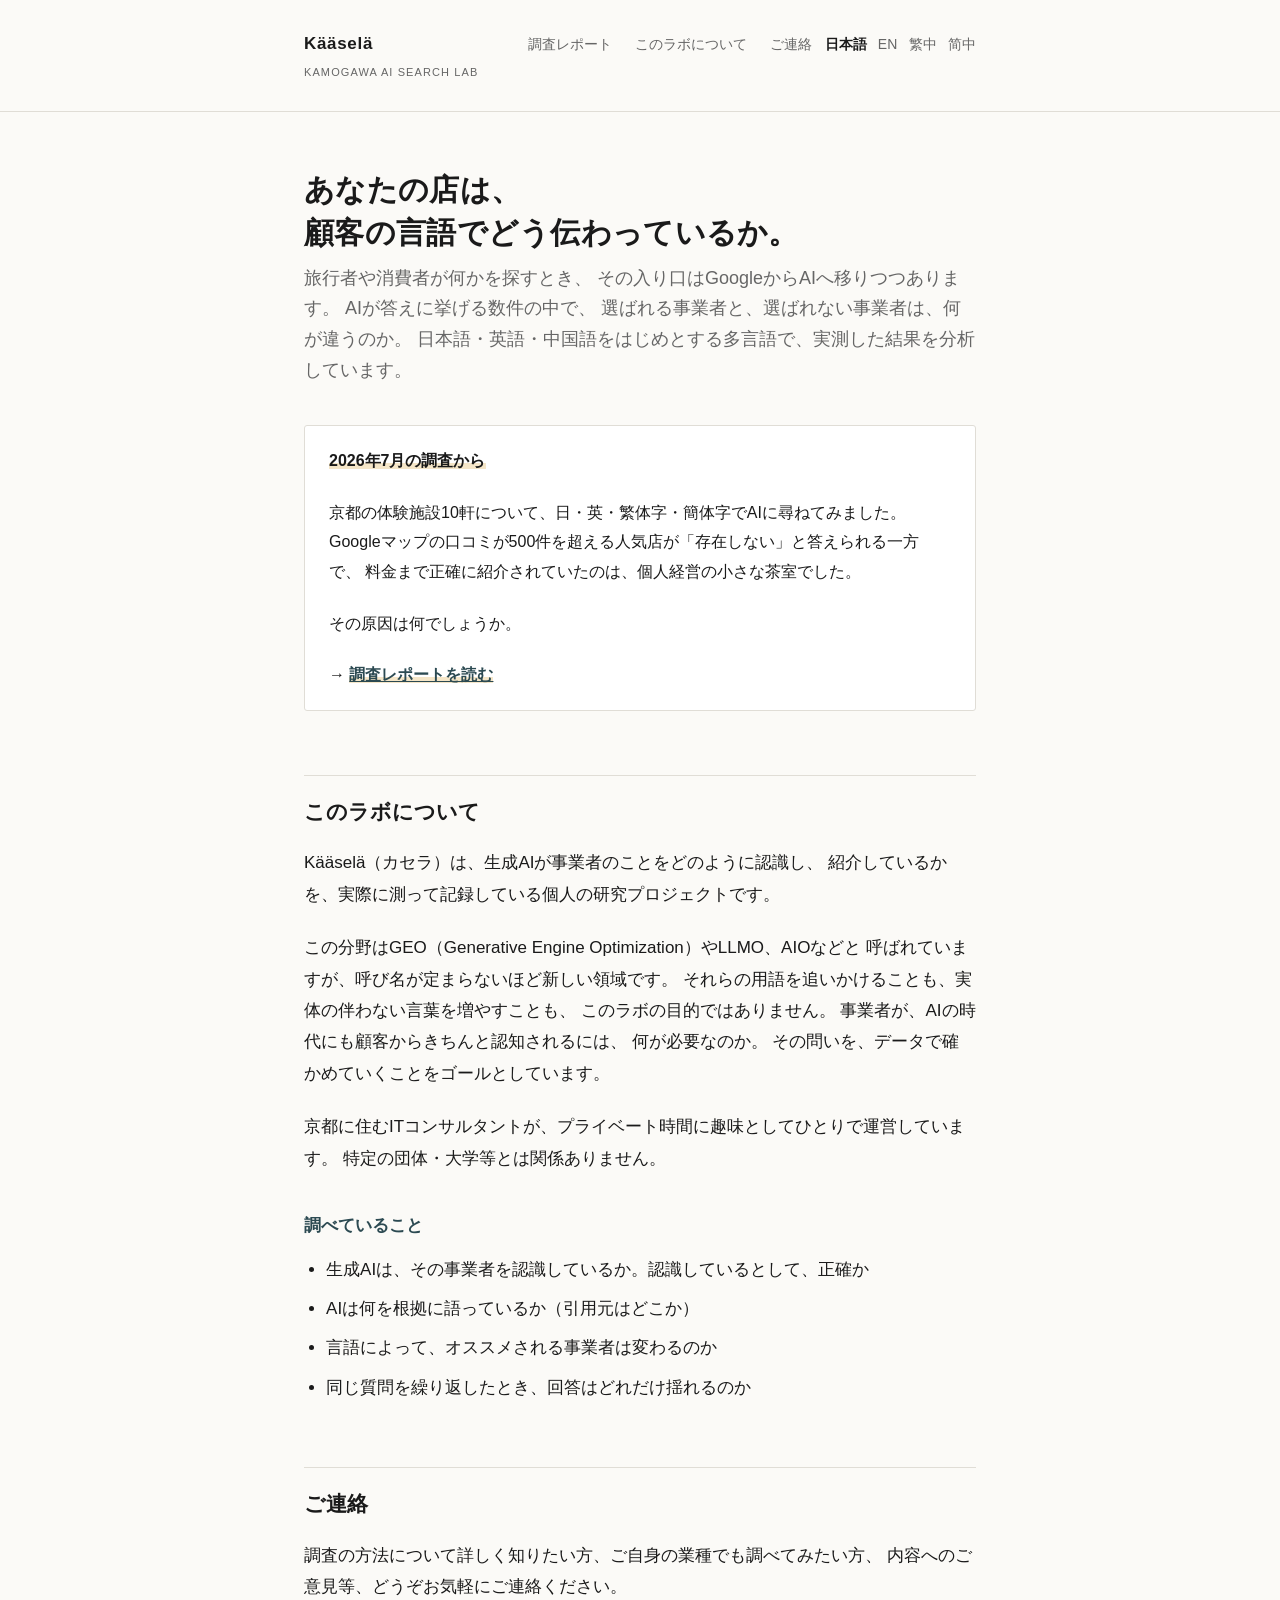
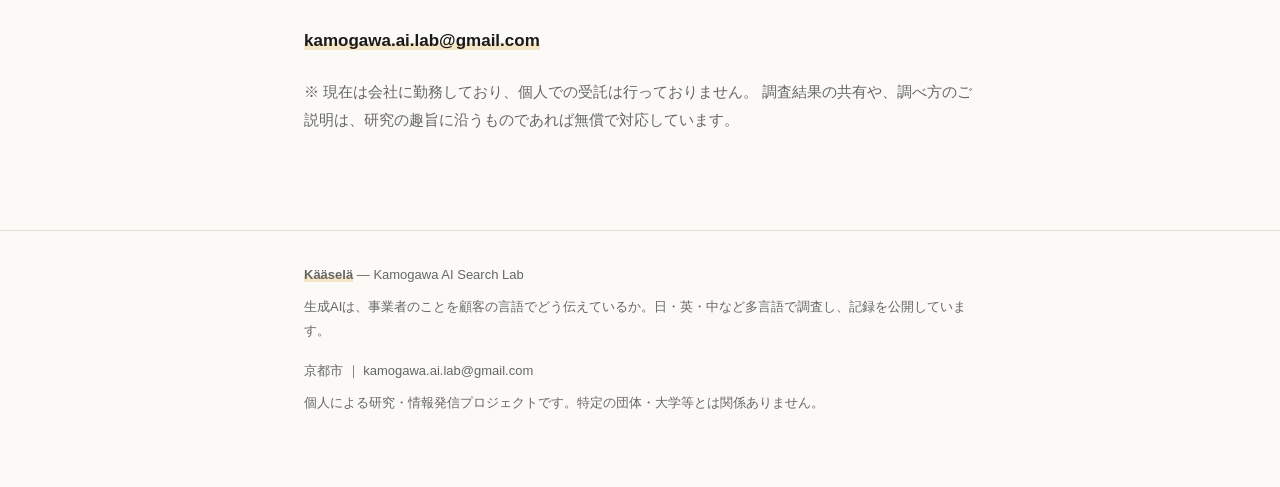
==== index.html @ 09126bbc "Update index.html" ====
<!DOCTYPE html>
<html lang="ja">
<head>
<meta charset="utf-8">
<meta name="viewport" content="width=device-width, initial-scale=1">

<title>Kääselä｜生成AIは、事業者のことを顧客の言語でどう伝えているか</title>
<meta name="description" content="生成AI（ChatGPT・Claude・Gemini等）が、事業者のことを顧客の言語でどのように伝えているか。日本語・英語・中国語をはじめとする多言語で実測し、記録を公開している個人研究プロジェクトです。GEO・LLMO・AIOと呼ばれる領域を、データで検証します。">

<link rel="canonical" href="https://kamogawa-lab.jp/">
<link rel="alternate" hreflang="ja"      href="https://kamogawa-lab.jp/">
<link rel="alternate" hreflang="en"      href="https://kamogawa-lab.jp/en/">
<link rel="alternate" hreflang="zh-Hant" href="https://kamogawa-lab.jp/zh-tw/">
<link rel="alternate" hreflang="zh-Hans" href="https://kamogawa-lab.jp/zh-cn/">
<link rel="alternate" hreflang="x-default" href="https://kamogawa-lab.jp/">

<meta property="og:type" content="website">
<meta property="og:title" content="Kääselä｜生成AIは、事業者のことを顧客の言語でどう伝えているか">
<meta property="og:description" content="生成AIは、事業者のことを顧客の言語でどう伝えているか。日本語・英語・中国語をはじめとする多言語で実測し、記録を公開しています。">
<meta property="og:url" content="https://kamogawa-lab.jp/">
<meta property="og:site_name" content="Kääselä">
<meta property="og:locale" content="ja_JP">
<meta name="twitter:card" content="summary">

<link rel="stylesheet" href="/assets/style.css">

<!--
  ============================================================
  構造化データ

  ・JSON-LD は静的HTMLに直接記述（JSで注入しない）
  ・Person / Organization を明示し、sameAs で外部と接続
  ・提供内容・所在地・言語を、曖昧さなく事実として記述
  ============================================================
-->
<script type="application/ld+json">
{
  "@context": "https://schema.org",
  "@graph": [
    {
      "@type": "Organization",
      "@id": "https://kamogawa-lab.jp/#organization",
      "name": "Kääselä",
      "alternateName": ["Kaasela", "Kamogawa AI Search Lab", "カセラ"],
      "url": "https://kamogawa-lab.jp/",
      "brand": { "@type": "Brand", "name": "Kääselä", "alternateName": ["Kaasela", "カセラ"] },
      "description": "Kääselä（カセラ、ASCII表記 Kaasela）は Kamogawa AI Search Lab の通称。Ka(mogawa)・A(I)・Se(arch)・La(b) の頭文字に由来する。生成AIが事業者のことを顧客の言語でどのように伝えているかを、日本語・英語・中国語をはじめとする多言語で実測し、記録を公開する個人研究プロジェクト。京都在住のITコンサルタントが個人で運営している。",
      "email": "kamogawa.ai.lab@gmail.com",
      "foundingDate": "2026-07",
      "location": {
        "@type": "Place",
        "name": "京都市"
      },
      "knowsLanguage": ["ja", "en", "zh-Hant", "zh-Hans"],
      "knowsAbout": [
        "生成AI検索における事業者の可視性",
        "AI検索最適化 (GEO / LLMO / AIO)",
        "エンティティ設計",
        "構造化データ",
        "多言語での情報設計"
      ],
      "sameAs": [
        "https://note.com/kamogawaailab",
        "https://github.com/kamogawaailab"
      ]
    },
    {
      "@type": "WebSite",
      "@id": "https://kamogawa-lab.jp/#website",
      "url": "https://kamogawa-lab.jp/",
      "name": "Kääselä",
      "inLanguage": "ja",
      "publisher": { "@id": "https://kamogawa-lab.jp/#organization" }
    }
  ]
}
</script>
</head>

<body>

<header>
  <div class="wrap">
    <a class="brand" href="/">
      Kääselä
      <span>Kamogawa AI Search Lab</span>
    </a>
    <nav>
      <a href="/reports/">調査レポート</a>
      <a href="#about">このラボについて</a>
      <a href="#contact">ご連絡</a>
      <span class="langs">
        <a href="/"        hreflang="ja"      aria-current="true">日本語</a>
        <a href="/en/"     hreflang="en">EN</a>
        <a href="/zh-tw/"  hreflang="zh-Hant">繁中</a>
        <a href="/zh-cn/"  hreflang="zh-Hans">简中</a>
      </span>
    </nav>
  </div>
</header>

<main class="wrap">

  <h1>あなたの店は、<br>顧客の言語でどう伝わっているか。</h1>

  <p class="lede">
    旅行者や消費者が何かを探すとき、
    その入り口はGoogleからAIへ移りつつあります。
    AIが答えに挙げる数件の中で、
    選ばれる事業者と、選ばれない事業者は、何が違うのか。
    日本語・英語・中国語をはじめとする多言語で、実測した結果を分析しています。
  </p>

  <div class="callout">
    <p><strong>2026年7月の調査から</strong></p>
    <p>
      京都の体験施設10軒について、日・英・繁体字・簡体字でAIに尋ねてみました。
      Googleマップの口コミが500件を超える人気店が「存在しない」と答えられる一方で、
      料金まで正確に紹介されていたのは、個人経営の小さな茶室でした。
    </p>
    <p>
      その原因は何でしょうか。
    </p>
    <p style="margin-top:16px">
      → <a href="/reports/kyoto-experience-2026/"><strong>調査レポートを読む</strong></a>
    </p>
  </div>

  <h2 id="about">このラボについて</h2>

  <p>
    Kääselä（カセラ）は、生成AIが事業者のことをどのように認識し、
    紹介しているかを、実際に測って記録している個人の研究プロジェクトです。
  </p>

  <p>
    この分野はGEO（Generative Engine Optimization）やLLMO、AIOなどと
    呼ばれていますが、呼び名が定まらないほど新しい領域です。
    それらの用語を追いかけることも、実体の伴わない言葉を増やすことも、
    このラボの目的ではありません。
    事業者が、AIの時代にも顧客からきちんと認知されるには、
    何が必要なのか。
    その問いを、データで確かめていくことをゴールとしています。
  </p>

  <p>
    京都に住むITコンサルタントが、プライベート時間に趣味としてひとりで運営しています。
    特定の団体・大学等とは関係ありません。
  </p>

  <h3>調べていること</h3>

  <ul>
    <li>生成AIは、その事業者を認識しているか。認識しているとして、正確か</li>
    <li>AIは何を根拠に語っているか（引用元はどこか）</li>
    <li>言語によって、オススメされる事業者は変わるのか</li>
    <li>同じ質問を繰り返したとき、回答はどれだけ揺れるのか</li>
  </ul>

  <h2 id="contact">ご連絡</h2>

  <p>
    調査の方法について詳しく知りたい方、ご自身の業種でも調べてみたい方、
    内容へのご意見等、どうぞお気軽にご連絡ください。
  </p>

  <p>
    <strong>kamogawa.ai.lab@gmail.com</strong>
  </p>

  <p style="font-size:15px; color:#666">
    ※ 現在は会社に勤務しており、個人での受託は行っておりません。
    調査結果の共有や、調べ方のご説明は、研究の趣旨に沿うものであれば無償で対応しています。
  </p>

</main>

<footer>
  <div class="wrap">
    <p><strong>Kääselä</strong> — Kamogawa AI Search Lab</p>
    <p>生成AIは、事業者のことを顧客の言語でどう伝えているか。日・英・中など多言語で調査し、記録を公開しています。</p>
    <p style="margin-top:16px">京都市 ｜ kamogawa.ai.lab@gmail.com</p>
    <p>個人による研究・情報発信プロジェクトです。特定の団体・大学等とは関係ありません。</p>
  </div>
</footer>

</body>
</html>
---- assets/style.css ----
/* 鴨川AI検索ラボ — 最小構成。JSなし。 */

:root {
  --ink:      #1a1a1a;
  --sub:      #666;
  --line:     #e0ddd6;
  --paper:    #fbfaf7;
  --accent:   #2c4a52;   /* 鴨川の水の色 */
  --mark:     #b8462f;
}

* { box-sizing: border-box; }

html { -webkit-text-size-adjust: 100%; }

body {
  margin: 0;
  padding: 0;
  background: var(--paper);
  color: var(--ink);
  font-family: -apple-system, BlinkMacSystemFont, "Hiragino Sans",
               "Noto Sans JP", "Yu Gothic", sans-serif;
  font-size: 17px;
  line-height: 1.85;
  font-feature-settings: "palt";
}

.wrap {
  max-width: 720px;
  margin: 0 auto;
  padding: 0 24px;
}

/* --- header --- */

header {
  border-bottom: 1px solid var(--line);
  padding: 28px 0;
  margin-bottom: 56px;
}

header .wrap {
  display: flex;
  justify-content: space-between;
  align-items: baseline;
  flex-wrap: wrap;
  gap: 12px;
}

.brand {
  font-size: 17px;
  font-weight: 700;
  letter-spacing: 0.04em;
  text-decoration: none;
  color: var(--ink);
}

.brand span {
  display: block;
  font-size: 11px;
  font-weight: 400;
  letter-spacing: 0.1em;
  color: var(--sub);
  text-transform: uppercase;
  margin-top: 3px;
}

nav a {
  color: var(--sub);
  text-decoration: none;
  margin-left: 18px;
  font-size: 14px;
}

nav a:hover { color: var(--accent); }

.langs {
  font-size: 12px;
  color: var(--sub);
}

.langs a {
  color: var(--sub);
  text-decoration: none;
  margin-left: 8px;
}

.langs a[aria-current="true"] {
  color: var(--ink);
  font-weight: 700;
}

/* --- type --- */

h1 {
  font-size: 30px;
  line-height: 1.45;
  letter-spacing: 0.01em;
  margin: 0 0 8px;
}

h2 {
  font-size: 21px;
  margin: 64px 0 20px;
  padding-top: 20px;
  border-top: 1px solid var(--line);
  line-height: 1.5;
}

h3 {
  font-size: 17px;
  margin: 36px 0 12px;
  color: var(--accent);
}

.lede {
  font-size: 18px;
  color: var(--sub);
  margin: 0 0 40px;
  line-height: 1.7;
}

.meta {
  font-size: 13px;
  color: var(--sub);
  margin-bottom: 48px;
}

p { margin: 0 0 22px; }

a { color: var(--accent); }

strong {
  font-weight: 700;
  background: linear-gradient(transparent 62%, #f5e6c8 62%);
}

blockquote {
  margin: 28px 0;
  padding: 4px 0 4px 20px;
  border-left: 3px solid var(--mark);
  color: var(--sub);
  font-size: 16px;
}

blockquote strong { color: var(--ink); }

/* --- tables --- */

table {
  width: 100%;
  border-collapse: collapse;
  margin: 28px 0;
  font-size: 15px;
}

th, td {
  padding: 10px 12px;
  border-bottom: 1px solid var(--line);
  text-align: left;
  vertical-align: top;
}

th {
  font-weight: 700;
  border-bottom: 2px solid var(--ink);
  white-space: nowrap;
}

td.c, th.c { text-align: center; }

/* --- misc --- */

.callout {
  background: #fff;
  border: 1px solid var(--line);
  border-radius: 3px;
  padding: 20px 24px;
  margin: 32px 0;
  font-size: 16px;
}

.callout p:last-child { margin-bottom: 0; }

ul { padding-left: 1.3em; margin: 0 0 22px; }
li { margin-bottom: 8px; }

hr {
  border: 0;
  border-top: 1px solid var(--line);
  margin: 56px 0;
}

.post-list { list-style: none; padding: 0; }

.post-list li {
  padding: 20px 0;
  border-bottom: 1px solid var(--line);
}

.post-list a {
  font-size: 18px;
  font-weight: 700;
  text-decoration: none;
  display: block;
  margin-bottom: 4px;
}

.post-list .date {
  font-size: 13px;
  color: var(--sub);
}

footer {
  margin-top: 96px;
  padding: 32px 0 64px;
  border-top: 1px solid var(--line);
  font-size: 13px;
  color: var(--sub);
}

footer p { margin: 0 0 8px; }

@media (max-width: 600px) {
  body { font-size: 16px; }
  h1 { font-size: 24px; }
  h2 { font-size: 19px; }
  .wrap { padding: 0 18px; }
  table { font-size: 13px; }
  th, td { padding: 8px 6px; }
}
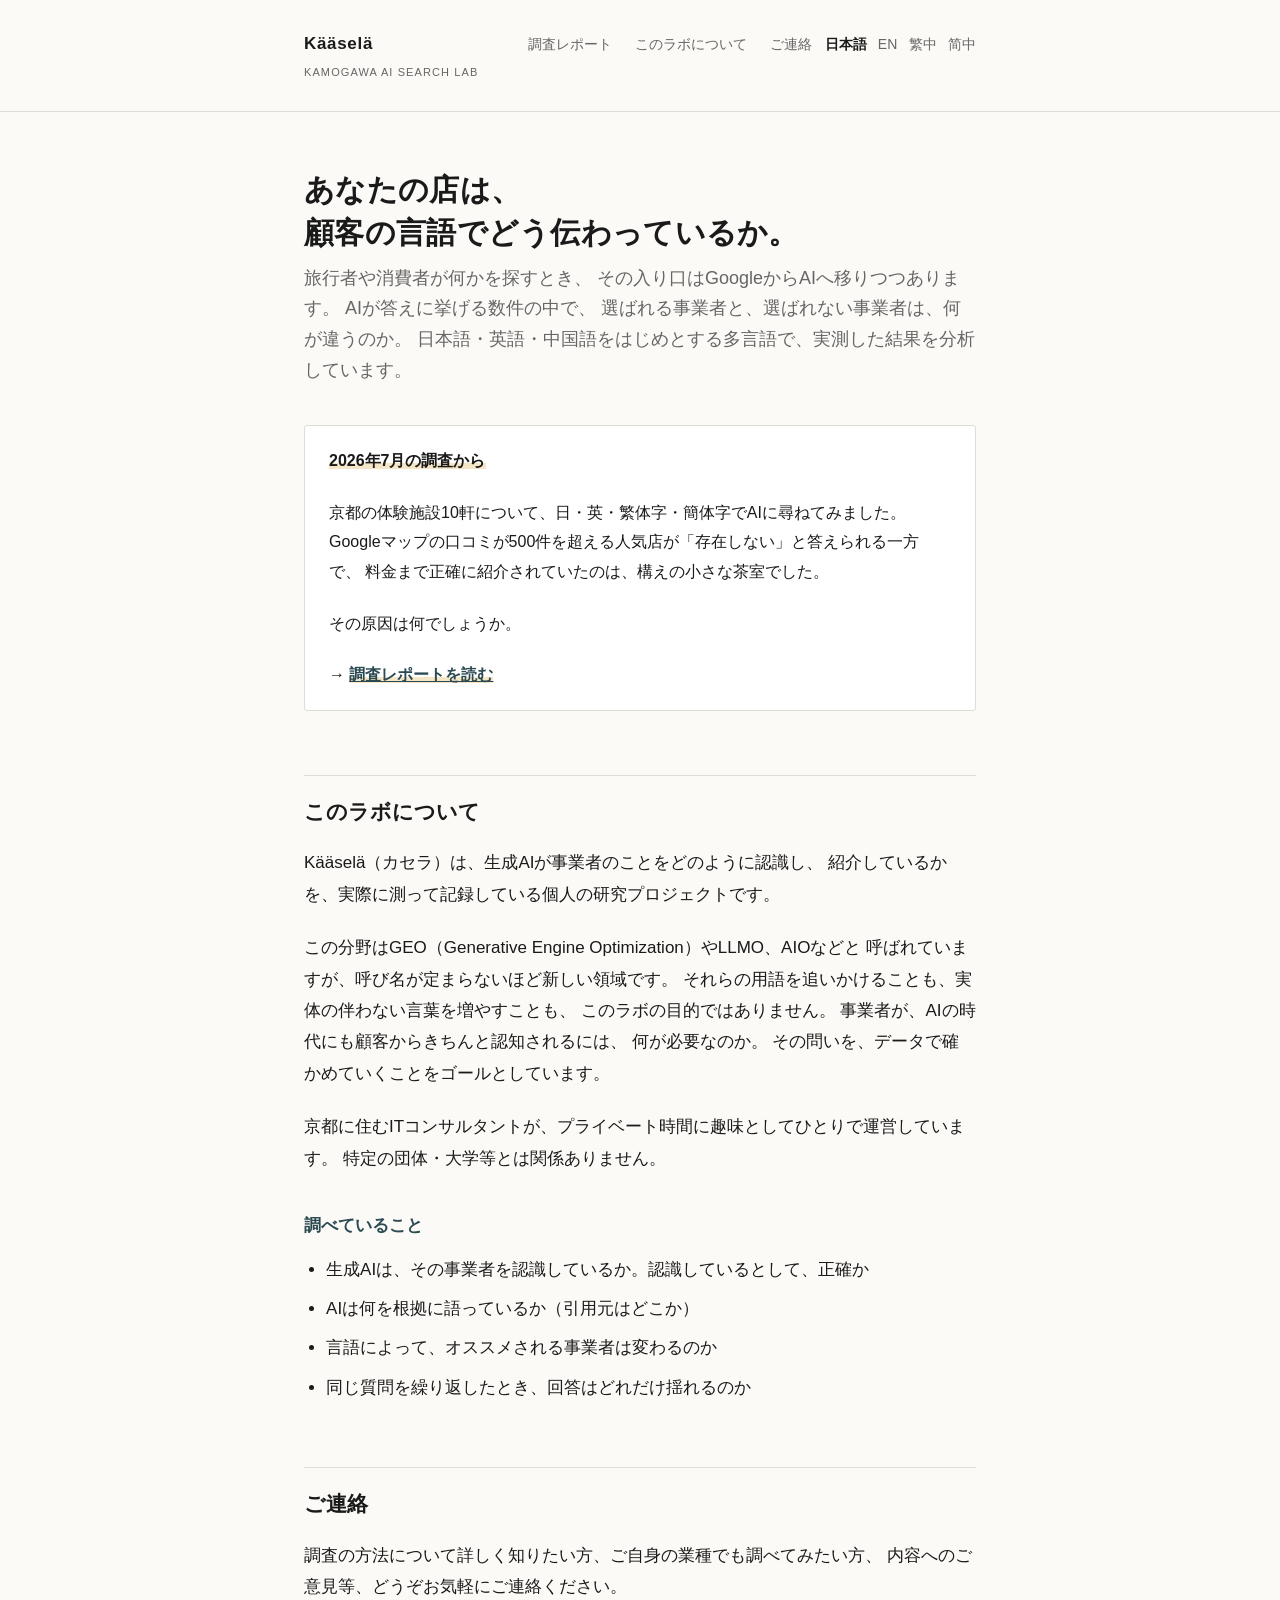
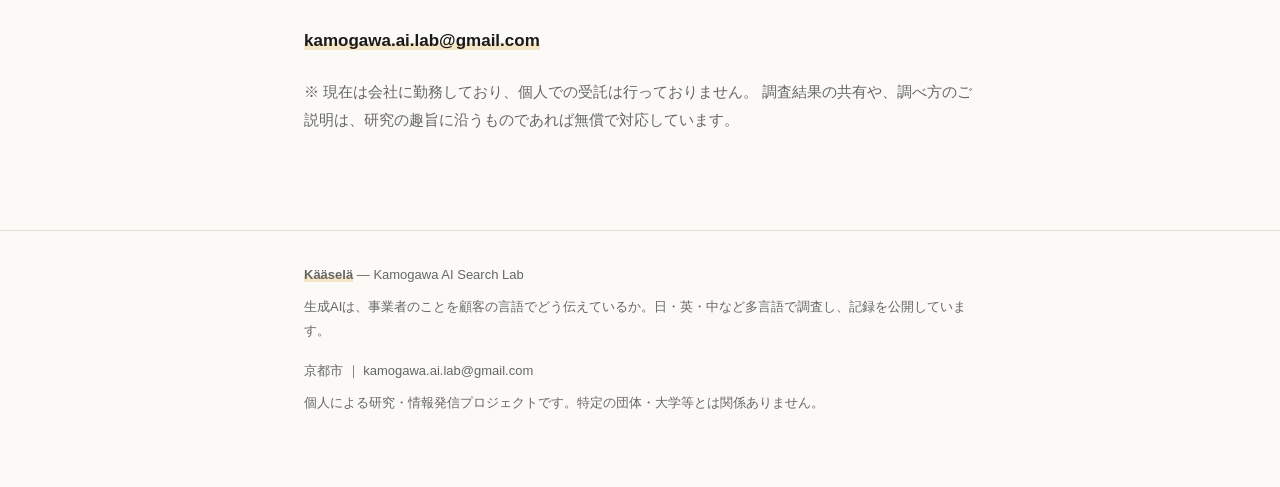
==== commit 0ecf834b: "レポート4言語化・日本語版を全面改稿、hreflang/sitemap整備" ====
--- a/index.html
+++ b/index.html
@@ -116,7 +116,7 @@
     <p>
       京都の体験施設10軒について、日・英・繁体字・簡体字でAIに尋ねてみました。
       Googleマップの口コミが500件を超える人気店が「存在しない」と答えられる一方で、
-      料金まで正確に紹介されていたのは、個人経営の小さな茶室でした。
+      料金まで正確に紹介されていたのは、構えの小さな茶室でした。
     </p>
     <p>
       その原因は何でしょうか。
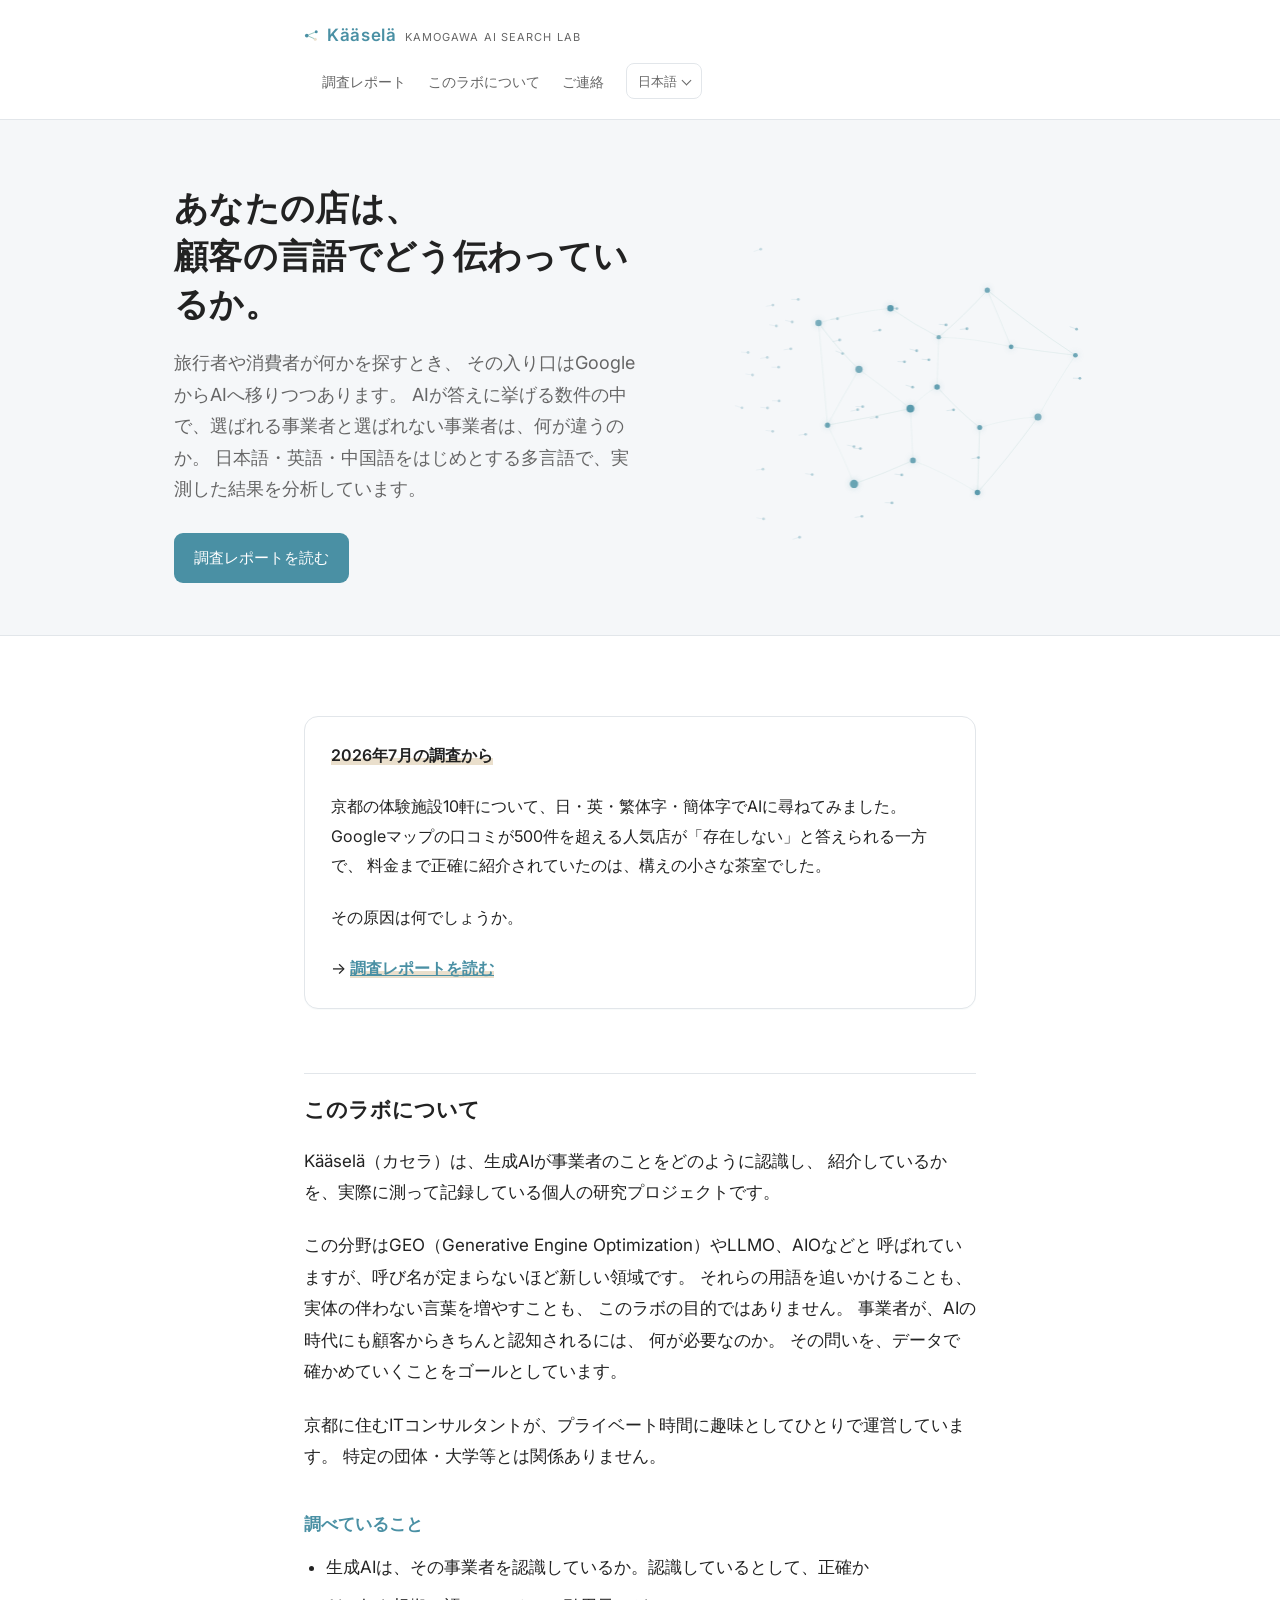
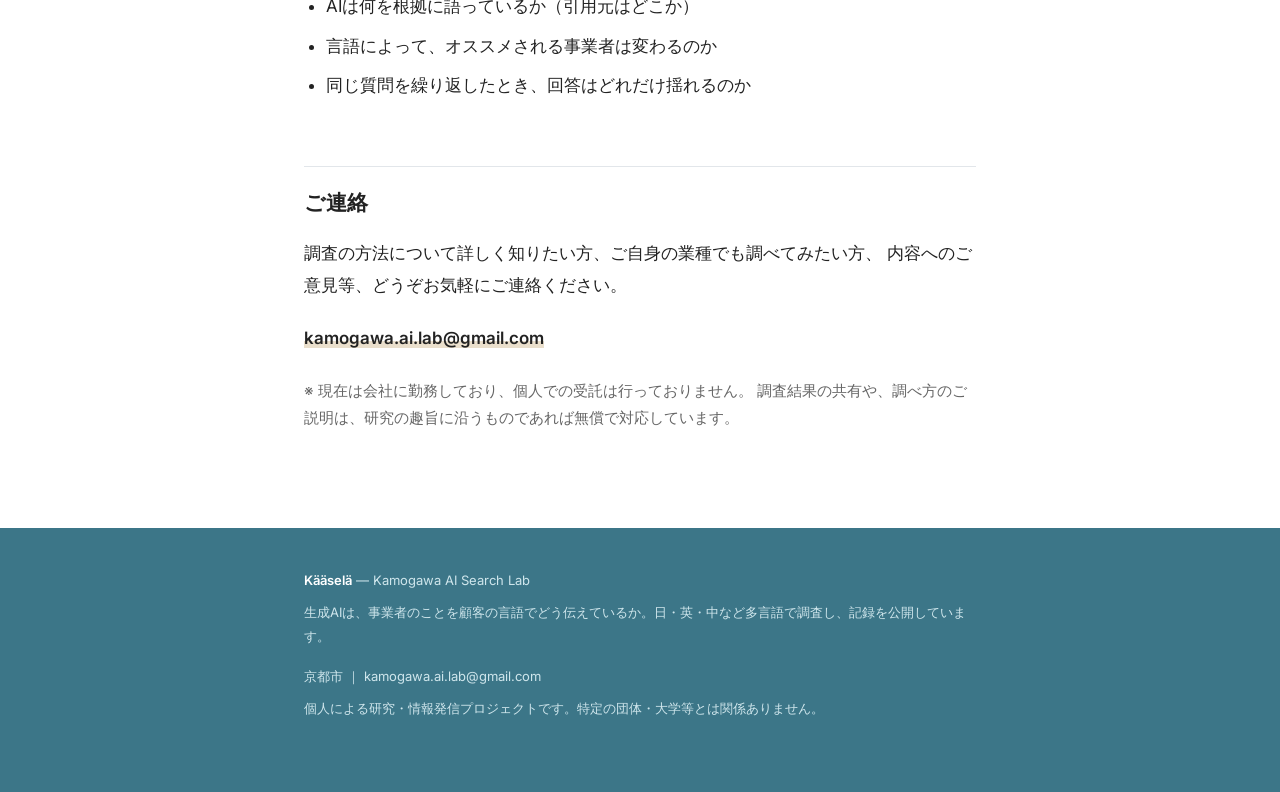
==== commit 82434e73: "Redesign: Kääselä brand v1.0 — River Blue palette, animated water→graph hero, language pull-down" ====
--- a/index.html
+++ b/index.html
@@ -7,17 +7,17 @@
 <title>Kääselä｜生成AIは、事業者のことを顧客の言語でどう伝えているか</title>
 <meta name="description" content="生成AI（ChatGPT・Claude・Gemini等）が、事業者のことを顧客の言語でどのように伝えているか。日本語・英語・中国語をはじめとする多言語で実測し、記録を公開している個人研究プロジェクトです。GEO・LLMO・AIOと呼ばれる領域を、データで検証します。">
 
-<link rel="canonical" href="https://kamogawa-lab.jp/">
-<link rel="alternate" hreflang="ja"      href="https://kamogawa-lab.jp/">
-<link rel="alternate" hreflang="en"      href="https://kamogawa-lab.jp/en/">
-<link rel="alternate" hreflang="zh-Hant" href="https://kamogawa-lab.jp/zh-tw/">
-<link rel="alternate" hreflang="zh-Hans" href="https://kamogawa-lab.jp/zh-cn/">
-<link rel="alternate" hreflang="x-default" href="https://kamogawa-lab.jp/">
+<link rel="canonical" href="https://kaasela.com/">
+<link rel="alternate" hreflang="ja"      href="https://kaasela.com/">
+<link rel="alternate" hreflang="en"      href="https://kaasela.com/en/">
+<link rel="alternate" hreflang="zh-Hant" href="https://kaasela.com/zh-tw/">
+<link rel="alternate" hreflang="zh-Hans" href="https://kaasela.com/zh-cn/">
+<link rel="alternate" hreflang="x-default" href="https://kaasela.com/">
 
 <meta property="og:type" content="website">
 <meta property="og:title" content="Kääselä｜生成AIは、事業者のことを顧客の言語でどう伝えているか">
 <meta property="og:description" content="生成AIは、事業者のことを顧客の言語でどう伝えているか。日本語・英語・中国語をはじめとする多言語で実測し、記録を公開しています。">
-<meta property="og:url" content="https://kamogawa-lab.jp/">
+<meta property="og:url" content="https://kaasela.com/">
 <meta property="og:site_name" content="Kääselä">
 <meta property="og:locale" content="ja_JP">
 <meta name="twitter:card" content="summary">
@@ -39,10 +39,10 @@
   "@graph": [
     {
       "@type": "Organization",
-      "@id": "https://kamogawa-lab.jp/#organization",
+      "@id": "https://kaasela.com/#organization",
       "name": "Kääselä",
       "alternateName": ["Kaasela", "Kamogawa AI Search Lab", "カセラ"],
-      "url": "https://kamogawa-lab.jp/",
+      "url": "https://kaasela.com/",
       "brand": { "@type": "Brand", "name": "Kääselä", "alternateName": ["Kaasela", "カセラ"] },
       "description": "Kääselä（カセラ、ASCII表記 Kaasela）は Kamogawa AI Search Lab の通称。Ka(mogawa)・A(I)・Se(arch)・La(b) の頭文字に由来する。生成AIが事業者のことを顧客の言語でどのように伝えているかを、日本語・英語・中国語をはじめとする多言語で実測し、記録を公開する個人研究プロジェクト。京都在住のITコンサルタントが個人で運営している。",
       "email": "kamogawa.ai.lab@gmail.com",
@@ -60,14 +60,14 @@
         "多言語での情報設計"
       ],
       "sameAs": [
-        "https://note.com/kamogawaailab",
-        "https://github.com/kamogawaailab"
+        "https://note.com/kaasela",
+        "https://github.com/kaasela/kamogawa_ai_research_lab"
       ]
     },
     {
       "@type": "WebSite",
-      "@id": "https://kamogawa-lab.jp/#website",
-      "url": "https://kamogawa-lab.jp/",
+      "@id": "https://kaasela.com/#website",
+      "url": "https://kaasela.com/",
       "name": "Kääselä",
       "inLanguage": "ja",
       "publisher": { "@id": "https://kamogawa-lab.jp/#organization" }
@@ -75,6 +75,7 @@
   ]
 }
 </script>
+
 </head>
 
 <body>
@@ -82,6 +83,12 @@
 <header>
   <div class="wrap">
     <a class="brand" href="/">
+      <svg class="mark" viewBox="0 0 16 16" fill="none" aria-hidden="true">
+        <circle cx="3" cy="8" r="2" fill="#4A90A4"/>
+        <circle cx="13" cy="4" r="1.6" fill="#4A90A4"/>
+        <circle cx="12" cy="12" r="1.6" fill="#EADFCC"/>
+        <path d="M4.7 7.3 L11.5 4.6 M4.8 8.7 L10.8 11.3" stroke="#7CB7B0" stroke-width=".8"/>
+      </svg>
       Kääselä
       <span>Kamogawa AI Search Lab</span>
     </a>
@@ -89,27 +96,40 @@
       <a href="/reports/">調査レポート</a>
       <a href="#about">このラボについて</a>
       <a href="#contact">ご連絡</a>
-      <span class="langs">
-        <a href="/"        hreflang="ja"      aria-current="true">日本語</a>
-        <a href="/en/"     hreflang="en">EN</a>
-        <a href="/zh-tw/"  hreflang="zh-Hant">繁中</a>
-        <a href="/zh-cn/"  hreflang="zh-Hans">简中</a>
-      </span>
+      <details class="lang-menu">
+        <summary>日本語</summary>
+        <div class="lang-list">
+          <a href="/"        hreflang="ja"      aria-current="true">日本語</a>
+          <a href="/en/"     hreflang="en">English</a>
+          <a href="/zh-tw/"  hreflang="zh-Hant">繁體中文</a>
+          <a href="/zh-cn/"  hreflang="zh-Hans">简体中文</a>
+        </div>
+      </details>
     </nav>
   </div>
 </header>
 
+<section class="hero">
+  <div class="hero-inner">
+    <div class="hero-copy">
+      <h1>あなたの店は、<br>顧客の言語でどう伝わっているか。</h1>
+      <p class="lede">
+        旅行者や消費者が何かを探すとき、
+        その入り口はGoogleからAIへ移りつつあります。
+        AIが答えに挙げる数件の中で、選ばれる事業者と選ばれない事業者は、何が違うのか。
+        日本語・英語・中国語をはじめとする多言語で、実測した結果を分析しています。
+      </p>
+      <div class="hero-actions">
+        <a class="btn" href="/reports/kyoto-experience-2026/">調査レポートを読む</a>
+      </div>
+    </div>
+    <div class="hero-canvas-wrap">
+      <canvas id="graph"></canvas>
+    </div>
+  </div>
+</section>
+
 <main class="wrap">
-
-  <h1>あなたの店は、<br>顧客の言語でどう伝わっているか。</h1>
-
-  <p class="lede">
-    旅行者や消費者が何かを探すとき、
-    その入り口はGoogleからAIへ移りつつあります。
-    AIが答えに挙げる数件の中で、
-    選ばれる事業者と、選ばれない事業者は、何が違うのか。
-    日本語・英語・中国語をはじめとする多言語で、実測した結果を分析しています。
-  </p>
 
   <div class="callout">
     <p><strong>2026年7月の調査から</strong></p>
@@ -184,5 +204,8 @@
   </div>
 </footer>
 
+<script src="/assets/site.js" defer></script>
+
+
 </body>
 </html>
--- a/assets/style.css
+++ b/assets/style.css
@@ -1,28 +1,40 @@
-/* 鴨川AI検索ラボ — 最小構成。JSなし。 */
+/* ============================================================
+   Kääselä — Kamogawa AI Search Lab
+   ブランドデザイン v1.0（River Blue / 静かな研究ノート）
+   白・Mist 80% ／ River Blue 15% ／ 砂ベージュ 5%
+   ============================================================ */
+
+@import url('https://fonts.googleapis.com/css2?family=Inter:wght@300;400;500;600&display=swap');
 
 :root {
-  --ink:      #1a1a1a;
-  --sub:      #666;
-  --line:     #e0ddd6;
-  --paper:    #fbfaf7;
-  --accent:   #2c4a52;   /* 鴨川の水の色 */
-  --mark:     #b8462f;
+  --ink:    #222222;   /* Charcoal（本文） */
+  --sub:    #666666;   /* Gray（補助テキスト） */
+  --line:   #E2E6EA;   /* Border / Divider */
+  --paper:  #FFFFFF;   /* 主背景：白 */
+  --mist:   #F5F7F9;   /* セクション / カード背景 */
+  --accent: #4A90A4;   /* River Blue（リンク・ボタン・ロゴ） */
+  --deep:   #3C7688;   /* Deep River（ホバー・CTA・フッター） */
+  --teal:   #7CB7B0;   /* Soft Teal（図・アウトラインのみ） */
+  --sand:   #EADFCC;   /* Sand Beige（ハイライト・バッジ、控えめに） */
+  --mark:   #3C7688;   /* 引用線など */
 }
 
 * { box-sizing: border-box; }
-
-html { -webkit-text-size-adjust: 100%; }
+html { -webkit-text-size-adjust: 100%; scroll-behavior: smooth; }
 
 body {
   margin: 0;
   padding: 0;
   background: var(--paper);
   color: var(--ink);
-  font-family: -apple-system, BlinkMacSystemFont, "Hiragino Sans",
-               "Noto Sans JP", "Yu Gothic", sans-serif;
+  font-family: 'Inter', -apple-system, BlinkMacSystemFont,
+               "Hiragino Sans", "Hiragino Kaku Gothic ProN",
+               "Noto Sans JP", "Noto Sans SC", "Noto Sans TC",
+               "Yu Gothic", "Microsoft YaHei", sans-serif;
   font-size: 17px;
   line-height: 1.85;
   font-feature-settings: "palt";
+  -webkit-font-smoothing: antialiased;
 }
 
 .wrap {
@@ -31,29 +43,38 @@
   padding: 0 24px;
 }
 
-/* --- header --- */
+/* --- header / nav --- */
 
 header {
   border-bottom: 1px solid var(--line);
-  padding: 28px 0;
-  margin-bottom: 56px;
+  padding: 20px 0;
+  position: sticky;
+  top: 0;
+  z-index: 40;
+  background: rgba(255,255,255,.85);
+  backdrop-filter: saturate(180%) blur(10px);
 }
 
 header .wrap {
   display: flex;
   justify-content: space-between;
-  align-items: baseline;
+  align-items: center;
   flex-wrap: wrap;
   gap: 12px;
 }
 
 .brand {
   font-size: 17px;
-  font-weight: 700;
+  font-weight: 600;
   letter-spacing: 0.04em;
   text-decoration: none;
-  color: var(--ink);
-}
+  color: var(--accent);
+  display: inline-flex;
+  align-items: center;
+  gap: 8px;
+}
+
+.brand .mark { width: 15px; height: 15px; }
 
 .brand span {
   display: block;
@@ -65,38 +86,141 @@
   margin-top: 3px;
 }
 
-nav a {
+nav {
+  display: flex;
+  align-items: center;
+  gap: 4px;
+}
+
+nav > a {
   color: var(--sub);
   text-decoration: none;
   margin-left: 18px;
   font-size: 14px;
-}
-
-nav a:hover { color: var(--accent); }
-
-.langs {
-  font-size: 12px;
-  color: var(--sub);
-}
-
-.langs a {
-  color: var(--sub);
-  text-decoration: none;
-  margin-left: 8px;
-}
-
-.langs a[aria-current="true"] {
+  transition: color .3s ease;
+}
+
+nav > a:hover { color: var(--deep); }
+
+/* 言語プルダウン（<details> ベース、追加ライブラリ不要） */
+
+.lang-menu { position: relative; margin-left: 18px; font-size: 13px; }
+
+.lang-menu summary {
+  list-style: none;
+  cursor: pointer;
+  color: var(--sub);
+  display: inline-flex;
+  align-items: center;
+  gap: 6px;
+  padding: 5px 11px;
+  border: 1px solid var(--line);
+  border-radius: 8px;
+  background: #fff;
+  transition: border-color .3s ease, color .3s ease;
+}
+.lang-menu summary::-webkit-details-marker { display: none; }
+.lang-menu summary::after {
+  content: "";
+  width: 6px; height: 6px;
+  margin-top: -2px;
+  border-right: 1.5px solid currentColor;
+  border-bottom: 1.5px solid currentColor;
+  transform: rotate(45deg);
+  transition: transform .3s ease;
+}
+.lang-menu[open] summary { color: var(--deep); border-color: var(--accent); }
+.lang-menu[open] summary::after { transform: rotate(-135deg); margin-top: 2px; }
+
+.lang-list {
+  position: absolute;
+  right: 0;
+  top: calc(100% + 6px);
+  z-index: 60;
+  min-width: 132px;
+  background: #fff;
+  border: 1px solid var(--line);
+  border-radius: 10px;
+  padding: 6px;
+  box-shadow: 0 10px 30px -14px rgba(60,118,136,.35);
+}
+.lang-list a {
+  display: block;
+  padding: 8px 12px;
+  border-radius: 6px;
+  margin: 0;
+  font-size: 14px;
+  color: var(--sub);
+  text-decoration: none;
+  transition: background .2s ease, color .2s ease;
+}
+.lang-list a:hover { background: var(--mist); color: var(--deep); }
+.lang-list a[aria-current="true"] { color: var(--accent); font-weight: 600; }
+
+/* 旧 .langs（未変換ページ向けフォールバック） */
+.langs { font-size: 12px; color: var(--sub); }
+.langs a { color: var(--sub); text-decoration: none; margin-left: 10px; }
+.langs a[aria-current="true"] { color: var(--accent); font-weight: 600; }
+
+/* --- Hero：水 → 知識グラフ（トップページ限定） --- */
+
+.hero {
+  background: var(--mist);
+  border-bottom: 1px solid var(--line);
+}
+.hero-inner {
+  max-width: 980px;
+  margin: 0 auto;
+  padding: 64px 24px 52px;
+  display: grid;
+  grid-template-columns: 1.05fr .95fr;
+  align-items: center;
+  gap: 40px;
+}
+.hero h1 {
+  font-size: 34px;
+  line-height: 1.4;
+  font-weight: 600;
+  letter-spacing: 0.01em;
   color: var(--ink);
-  font-weight: 700;
-}
+  margin: 0 0 20px;
+  border: 0;
+  padding: 0;
+}
+.hero .lede { margin: 0 0 28px; }
+.hero-actions { display: flex; align-items: center; gap: 14px; flex-wrap: wrap; }
+.hero-canvas-wrap { position: relative; height: 340px; width: 100%; }
+#graph { width: 100%; height: 100%; display: block; }
+
+/* --- buttons --- */
+
+.btn {
+  display: inline-flex;
+  align-items: center;
+  gap: 8px;
+  background: var(--accent);
+  color: #fff;
+  text-decoration: none;
+  padding: 11px 20px;
+  border-radius: 9px;
+  font-size: 15px;
+  font-weight: 500;
+  transition: background .35s ease;
+}
+.btn:hover { background: var(--deep); color: #fff; }
+.btn.ghost { background: transparent; color: var(--sub); padding: 11px 4px; }
+.btn.ghost:hover { background: transparent; color: var(--deep); }
 
 /* --- type --- */
+
+main.wrap { padding-top: 48px; }
 
 h1 {
   font-size: 30px;
   line-height: 1.45;
   letter-spacing: 0.01em;
   margin: 0 0 8px;
+  font-weight: 600;
 }
 
 h2 {
@@ -105,19 +229,22 @@
   padding-top: 20px;
   border-top: 1px solid var(--line);
   line-height: 1.5;
+  font-weight: 600;
 }
 
 h3 {
   font-size: 17px;
   margin: 36px 0 12px;
   color: var(--accent);
+  font-weight: 600;
 }
 
 .lede {
   font-size: 18px;
   color: var(--sub);
   margin: 0 0 40px;
-  line-height: 1.7;
+  line-height: 1.75;
+  font-weight: 400;
 }
 
 .meta {
@@ -128,22 +255,23 @@
 
 p { margin: 0 0 22px; }
 
-a { color: var(--accent); }
-
+a { color: var(--accent); transition: color .3s ease; }
+a:hover { color: var(--deep); }
+
+/* 砂ベージュのエンティティ・ハイライト（控えめに） */
 strong {
-  font-weight: 700;
-  background: linear-gradient(transparent 62%, #f5e6c8 62%);
+  font-weight: 600;
+  background: linear-gradient(transparent 64%, var(--sand) 64%);
 }
 
 blockquote {
   margin: 28px 0;
   padding: 4px 0 4px 20px;
-  border-left: 3px solid var(--mark);
+  border-left: 3px solid var(--deep);
   color: var(--sub);
   font-size: 16px;
 }
-
-blockquote strong { color: var(--ink); }
+blockquote strong { color: var(--ink); background: none; }
 
 /* --- tables --- */
 
@@ -153,20 +281,18 @@
   margin: 28px 0;
   font-size: 15px;
 }
-
 th, td {
   padding: 10px 12px;
   border-bottom: 1px solid var(--line);
   text-align: left;
   vertical-align: top;
 }
-
 th {
-  font-weight: 700;
-  border-bottom: 2px solid var(--ink);
+  font-weight: 600;
+  border-bottom: 2px solid var(--accent);
   white-space: nowrap;
-}
-
+  color: var(--deep);
+}
 td.c, th.c { text-align: center; }
 
 /* --- misc --- */
@@ -174,52 +300,54 @@
 .callout {
   background: #fff;
   border: 1px solid var(--line);
-  border-radius: 3px;
-  padding: 20px 24px;
+  border-radius: 14px;
+  padding: 24px 26px;
   margin: 32px 0;
   font-size: 16px;
-}
-
+  box-shadow: 0 1px 0 rgba(60,118,136,.03);
+}
 .callout p:last-child { margin-bottom: 0; }
 
 ul { padding-left: 1.3em; margin: 0 0 22px; }
 li { margin-bottom: 8px; }
 
-hr {
-  border: 0;
-  border-top: 1px solid var(--line);
-  margin: 56px 0;
-}
+hr { border: 0; border-top: 1px solid var(--line); margin: 56px 0; }
 
 .post-list { list-style: none; padding: 0; }
-
 .post-list li {
-  padding: 20px 0;
+  padding: 22px 0;
   border-bottom: 1px solid var(--line);
-}
-
+  transition: background .3s ease;
+}
 .post-list a {
   font-size: 18px;
-  font-weight: 700;
+  font-weight: 600;
   text-decoration: none;
   display: block;
   margin-bottom: 4px;
-}
-
-.post-list .date {
-  font-size: 13px;
-  color: var(--sub);
-}
+  color: var(--ink);
+}
+.post-list a:hover { color: var(--deep); }
+.post-list .date { font-size: 13px; color: var(--sub); }
 
 footer {
   margin-top: 96px;
-  padding: 32px 0 64px;
-  border-top: 1px solid var(--line);
+  padding: 40px 0 64px;
+  background: var(--deep);
+  color: #cfe6ec;
   font-size: 13px;
-  color: var(--sub);
-}
-
+}
+footer .brand, footer strong { color: #fff; background: none; }
 footer p { margin: 0 0 8px; }
+footer a { color: #cfe6ec; }
+footer a:hover { color: #fff; }
+
+@media (max-width: 820px) {
+  .hero-inner { grid-template-columns: 1fr; padding-top: 40px; gap: 28px; }
+  .hero-canvas-wrap { height: 240px; order: -1; }
+  .hero h1 { font-size: 27px; }
+  header { position: static; }
+}
 
 @media (max-width: 600px) {
   body { font-size: 16px; }
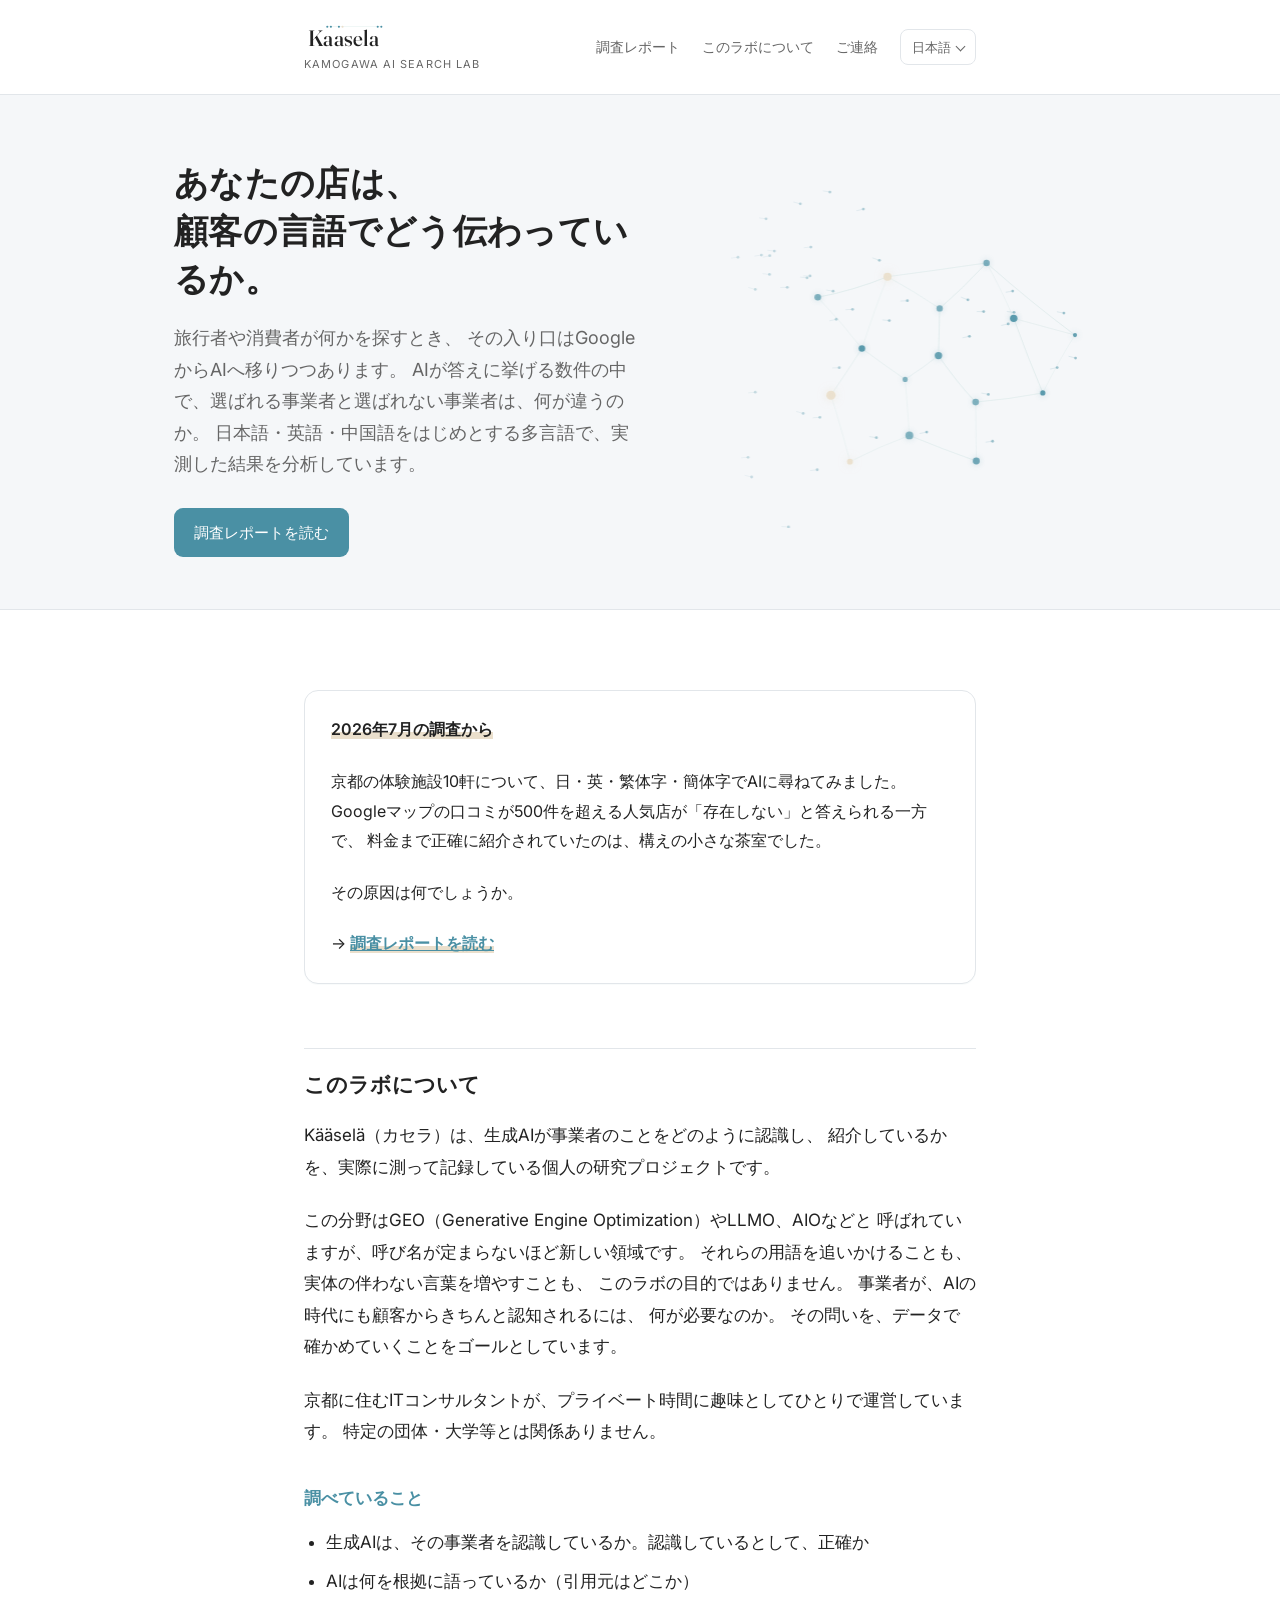
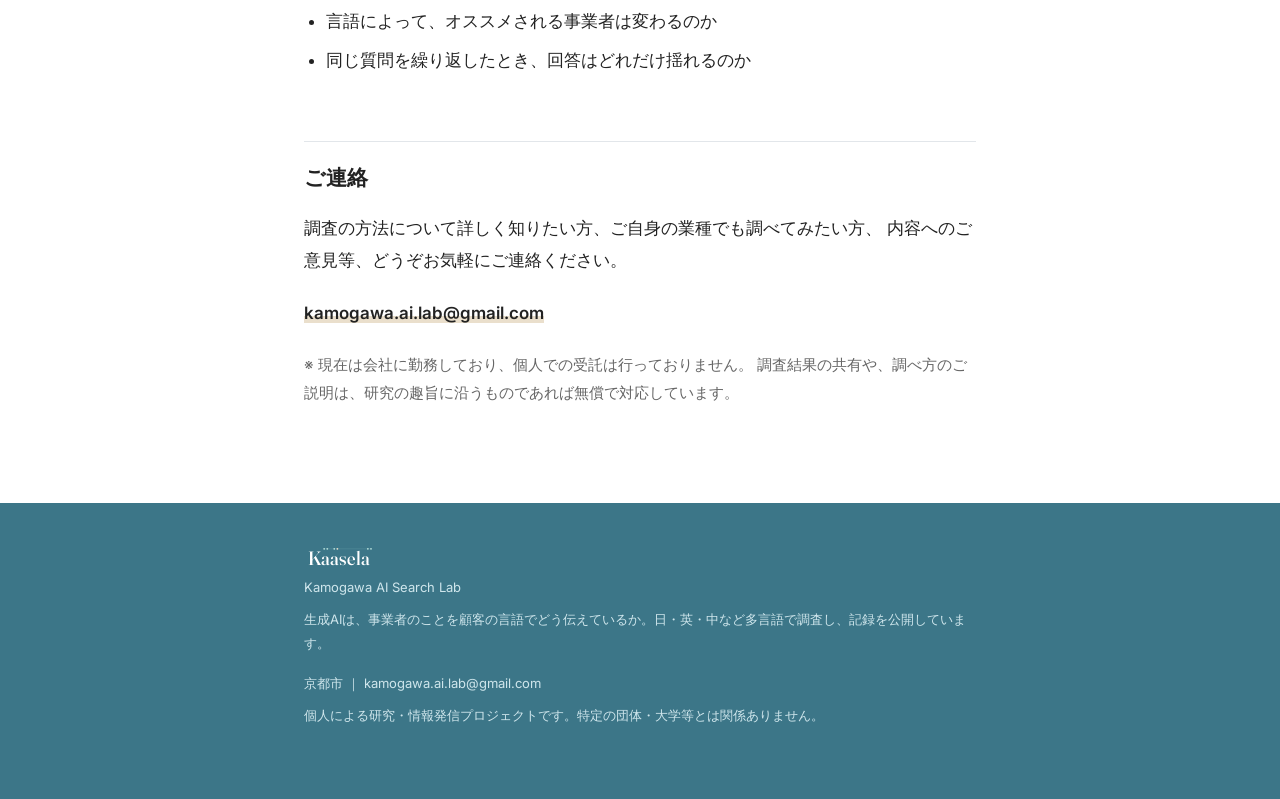
==== commit 4caa69c0: "Kääselä brand + wordmark, favicon, language pulldown" ====
--- a/index.html
+++ b/index.html
@@ -23,6 +23,7 @@
 <meta name="twitter:card" content="summary">
 
 <link rel="stylesheet" href="/assets/style.css">
+<link rel="icon" type="image/svg+xml" href="/assets/kaasela-favicon.svg">
 
 <!--
   ============================================================
@@ -83,13 +84,7 @@
 <header>
   <div class="wrap">
     <a class="brand" href="/">
-      <svg class="mark" viewBox="0 0 16 16" fill="none" aria-hidden="true">
-        <circle cx="3" cy="8" r="2" fill="#4A90A4"/>
-        <circle cx="13" cy="4" r="1.6" fill="#4A90A4"/>
-        <circle cx="12" cy="12" r="1.6" fill="#EADFCC"/>
-        <path d="M4.7 7.3 L11.5 4.6 M4.8 8.7 L10.8 11.3" stroke="#7CB7B0" stroke-width=".8"/>
-      </svg>
-      Kääselä
+      <svg class="brand-wm" viewBox="10 4 336 116" role="img" aria-label="Kääselä"><title>Kääselä</title><g stroke="#7CB7B0" stroke-width="0.9" fill="none" opacity="0.6"><path d="M100 30 L114 30"/><path d="M114 30 L145 30"/><path d="M145 30 L159 30"/><path d="M159 30 L295 30"/><path d="M295 30 L309 30"/></g><text class="wm-t" x="26" y="104" font-size="86" font-weight="500" fill="#222222" letter-spacing="1">Kaasela</text><g><circle cx="100" cy="30" r="4" fill="#4A90A4"/><circle cx="114" cy="30" r="4" fill="#4A90A4"/><circle cx="145" cy="30" r="4" fill="#4A90A4"/><circle cx="159" cy="30" r="4" fill="#EADFCC"/><circle cx="295" cy="30" r="4" fill="#4A90A4"/><circle cx="309" cy="30" r="4" fill="#4A90A4"/></g></svg>
       <span>Kamogawa AI Search Lab</span>
     </a>
     <nav>
@@ -197,7 +192,8 @@
 
 <footer>
   <div class="wrap">
-    <p><strong>Kääselä</strong> — Kamogawa AI Search Lab</p>
+    <p class="foot-brand"><svg class="foot-wm" viewBox="10 4 336 116" role="img" aria-label="Kääselä"><title>Kääselä</title><g stroke="#9BD0CB" stroke-width="0.9" fill="none" opacity="0.8"><path d="M100 30 L114 30"/><path d="M114 30 L145 30"/><path d="M145 30 L159 30"/><path d="M159 30 L295 30"/><path d="M295 30 L309 30"/></g><text class="wm-t" x="26" y="104" font-size="86" font-weight="500" fill="#FFFFFF" letter-spacing="1">Kaasela</text><g><circle cx="100" cy="30" r="4" fill="#B7E0DB"/><circle cx="114" cy="30" r="4" fill="#B7E0DB"/><circle cx="145" cy="30" r="4" fill="#B7E0DB"/><circle cx="159" cy="30" r="4" fill="#EADFCC"/><circle cx="295" cy="30" r="4" fill="#B7E0DB"/><circle cx="309" cy="30" r="4" fill="#B7E0DB"/></g></svg></p>
+    <p>Kamogawa AI Search Lab</p>
     <p>生成AIは、事業者のことを顧客の言語でどう伝えているか。日・英・中など多言語で調査し、記録を公開しています。</p>
     <p style="margin-top:16px">京都市 ｜ kamogawa.ai.lab@gmail.com</p>
     <p>個人による研究・情報発信プロジェクトです。特定の団体・大学等とは関係ありません。</p>
--- a/assets/style.css
+++ b/assets/style.css
@@ -4,7 +4,7 @@
    白・Mist 80% ／ River Blue 15% ／ 砂ベージュ 5%
    ============================================================ */
 
-@import url('https://fonts.googleapis.com/css2?family=Inter:wght@300;400;500;600&display=swap');
+@import url('https://fonts.googleapis.com/css2?family=Inter:wght@300;400;500;600&family=Fraunces:opsz,wght@9..144,500&display=swap');
 
 :root {
   --ink:    #222222;   /* Charcoal（本文） */
@@ -64,17 +64,16 @@
 }
 
 .brand {
-  font-size: 17px;
-  font-weight: 600;
-  letter-spacing: 0.04em;
-  text-decoration: none;
-  color: var(--accent);
+  text-decoration: none;
   display: inline-flex;
-  align-items: center;
-  gap: 8px;
-}
-
-.brand .mark { width: 15px; height: 15px; }
+  flex-direction: column;
+  align-items: flex-start;
+  gap: 3px;
+}
+
+/* インライン wordmark（Fraunces はページで読み込む） */
+.brand-wm { height: 30px; width: auto; display: block; }
+.wm-t { font-family: 'Fraunces', Georgia, 'Times New Roman', serif; }
 
 .brand span {
   display: block;
@@ -83,8 +82,12 @@
   letter-spacing: 0.1em;
   color: var(--sub);
   text-transform: uppercase;
-  margin-top: 3px;
-}
+  margin-top: 1px;
+}
+
+/* フッターの白 wordmark */
+.foot-brand { margin: 0 0 6px; }
+.foot-wm { height: 26px; width: auto; display: block; }
 
 nav {
   display: flex;
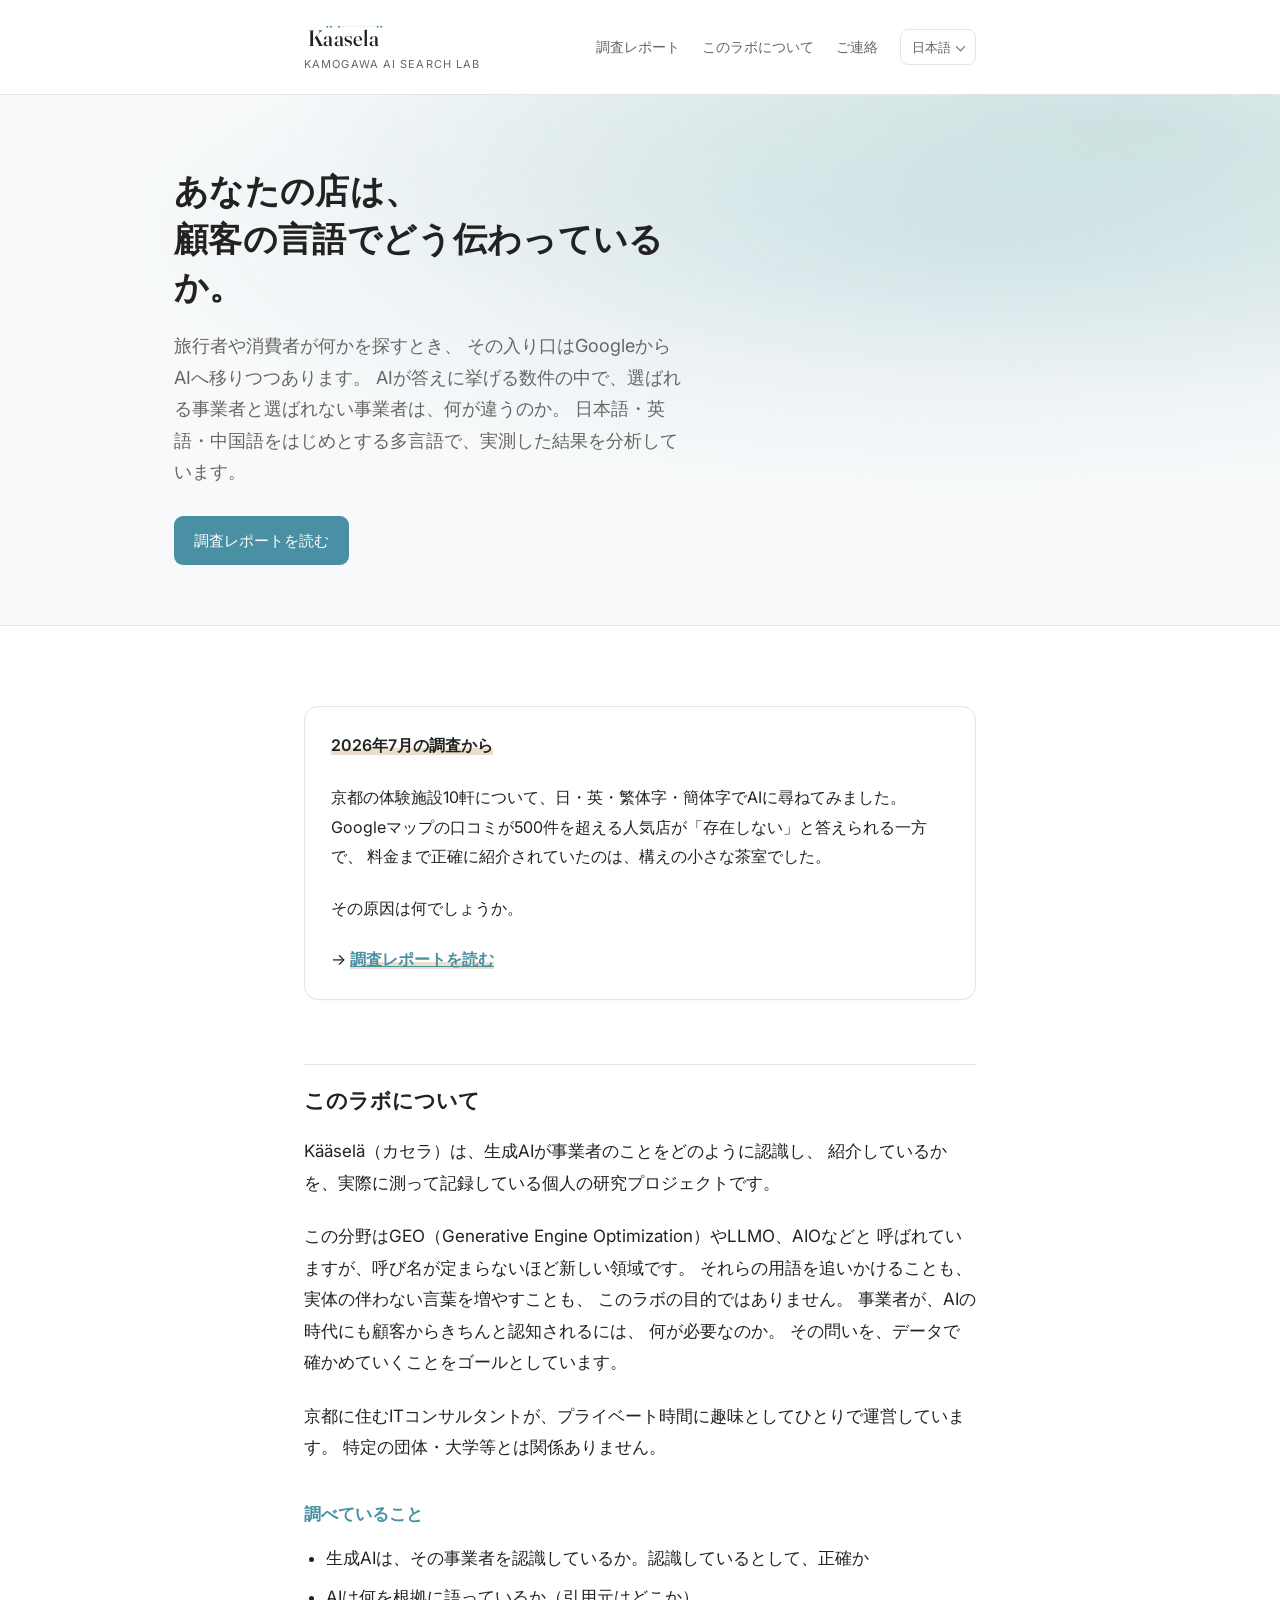
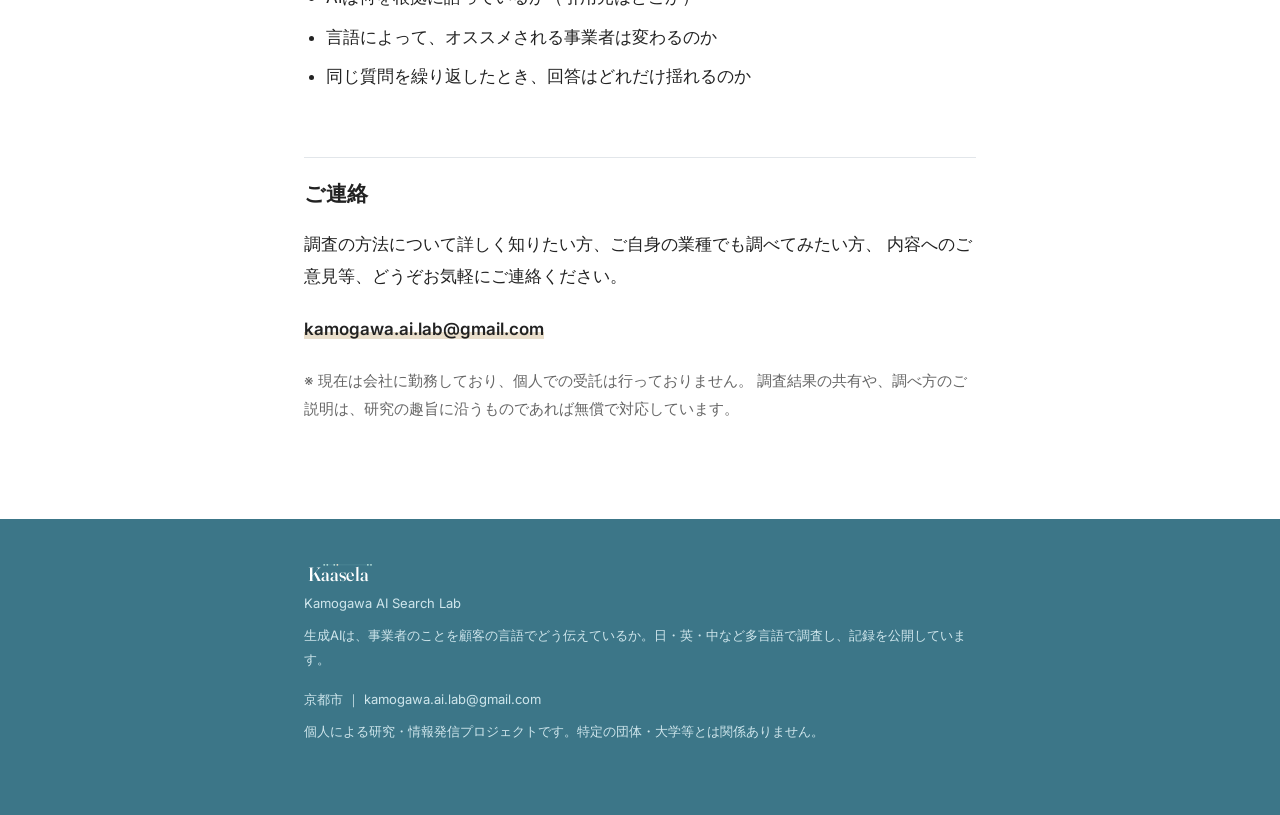
==== commit 63aab536: "Hero: quiet gradient (drop canvas); lock wordmark optical size" ====
--- a/index.html
+++ b/index.html
@@ -118,9 +118,6 @@
         <a class="btn" href="/reports/kyoto-experience-2026/">調査レポートを読む</a>
       </div>
     </div>
-    <div class="hero-canvas-wrap">
-      <canvas id="graph"></canvas>
-    </div>
   </div>
 </section>
 
--- a/assets/style.css
+++ b/assets/style.css
@@ -73,7 +73,9 @@
 
 /* インライン wordmark（Fraunces はページで読み込む） */
 .brand-wm { height: 30px; width: auto; display: block; }
-.wm-t { font-family: 'Fraunces', Georgia, 'Times New Roman', serif; }
+/* opsz を固定 → 大きく調整した見た目と小さなヘッダーで字形が一致し、点がずれない */
+.wm-t { font-family: 'Fraunces', Georgia, 'Times New Roman', serif;
+        font-optical-sizing: none; font-variation-settings: 'opsz' 100; }
 
 .brand span {
   display: block;
@@ -168,18 +170,22 @@
 /* --- Hero：水 → 知識グラフ（トップページ限定） --- */
 
 .hero {
-  background: var(--mist);
+  /* 静かなグラデーション：右上に朝靄のような青みがそっと差す */
+  background:
+    radial-gradient(120% 90% at 88% 6%, rgba(124,183,176,0.26) 0%, rgba(124,183,176,0) 55%),
+    radial-gradient(110% 80% at 76% 26%, rgba(74,144,164,0.15) 0%, rgba(74,144,164,0) 60%),
+    #F7F9FA;
   border-bottom: 1px solid var(--line);
 }
 .hero-inner {
   max-width: 980px;
   margin: 0 auto;
-  padding: 64px 24px 52px;
-  display: grid;
-  grid-template-columns: 1.05fr .95fr;
-  align-items: center;
-  gap: 40px;
-}
+  padding: 72px 24px 60px;
+  min-height: 300px;
+  display: flex;
+  align-items: center;
+}
+.hero-copy { max-width: 30em; }
 .hero h1 {
   font-size: 34px;
   line-height: 1.4;
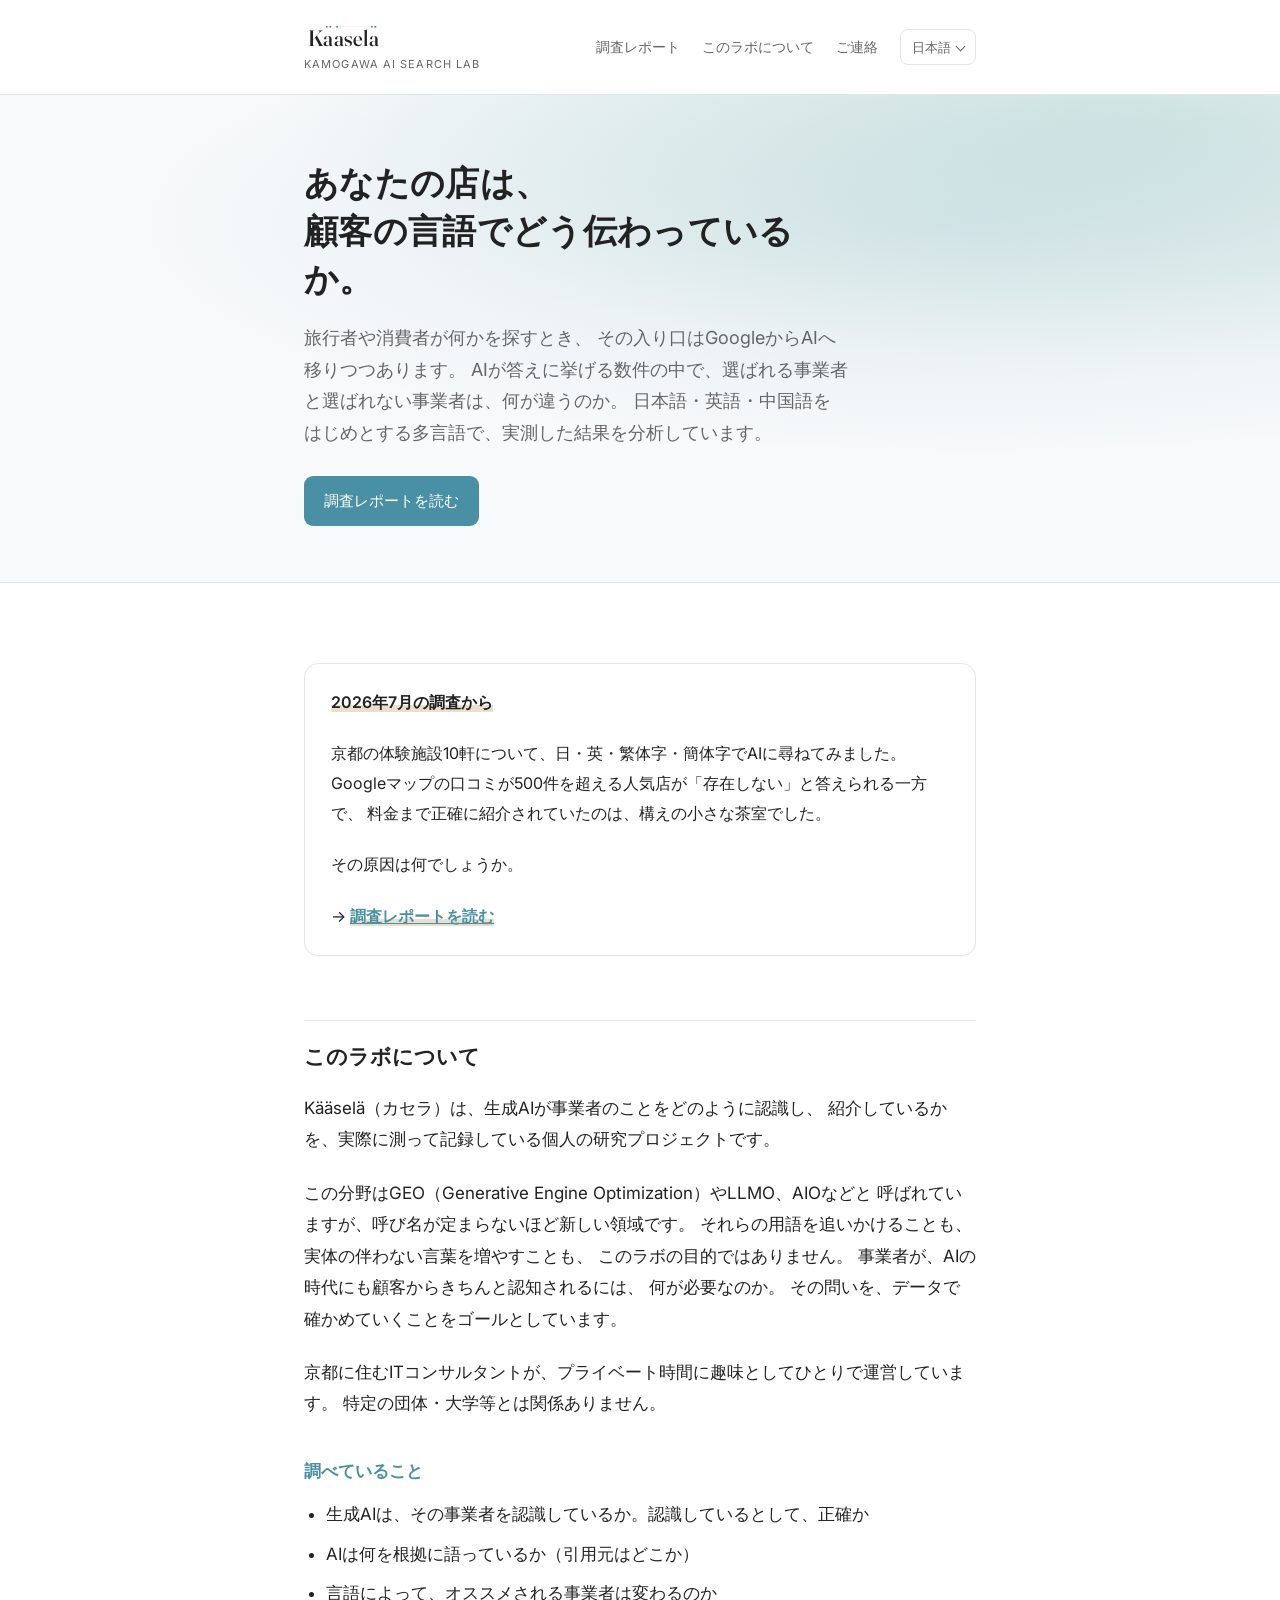
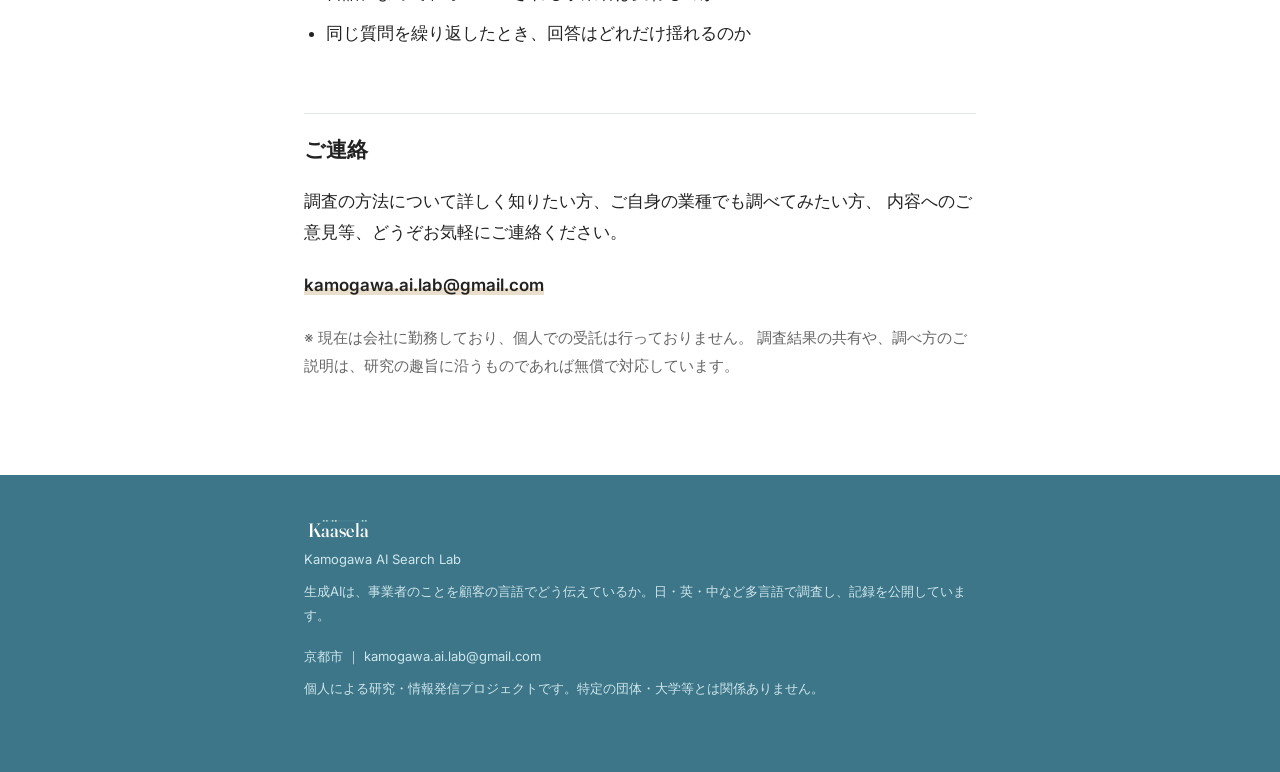
==== commit d5496d57: "Fix wordmark alignment (locked opsz), unify hero width, quiet gradient hero" ====
--- a/index.html
+++ b/index.html
@@ -84,7 +84,7 @@
 <header>
   <div class="wrap">
     <a class="brand" href="/">
-      <svg class="brand-wm" viewBox="10 4 336 116" role="img" aria-label="Kääselä"><title>Kääselä</title><g stroke="#7CB7B0" stroke-width="0.9" fill="none" opacity="0.6"><path d="M100 30 L114 30"/><path d="M114 30 L145 30"/><path d="M145 30 L159 30"/><path d="M159 30 L295 30"/><path d="M295 30 L309 30"/></g><text class="wm-t" x="26" y="104" font-size="86" font-weight="500" fill="#222222" letter-spacing="1">Kaasela</text><g><circle cx="100" cy="30" r="4" fill="#4A90A4"/><circle cx="114" cy="30" r="4" fill="#4A90A4"/><circle cx="145" cy="30" r="4" fill="#4A90A4"/><circle cx="159" cy="30" r="4" fill="#EADFCC"/><circle cx="295" cy="30" r="4" fill="#4A90A4"/><circle cx="309" cy="30" r="4" fill="#4A90A4"/></g></svg>
+      <svg class="brand-wm" viewBox="10 4 336 116" role="img" aria-label="Kääselä"><title>Kääselä</title><g stroke="#7CB7B0" stroke-width="0.9" fill="none" opacity="0.6"><path d="M98 30 L112 30"/><path d="M112 30 L138 30"/><path d="M138 30 L152 30"/><path d="M152 30 L272 30"/><path d="M272 30 L286 30"/></g><text class="wm-t" x="26" y="104" font-size="86" font-weight="500" fill="#222222" letter-spacing="1">Kaasela</text><g><circle cx="98" cy="30" r="4" fill="#4A90A4"/><circle cx="112" cy="30" r="4" fill="#4A90A4"/><circle cx="138" cy="30" r="4" fill="#4A90A4"/><circle cx="152" cy="30" r="4" fill="#EADFCC"/><circle cx="272" cy="30" r="4" fill="#4A90A4"/><circle cx="286" cy="30" r="4" fill="#4A90A4"/></g></svg>
       <span>Kamogawa AI Search Lab</span>
     </a>
     <nav>
@@ -189,7 +189,7 @@
 
 <footer>
   <div class="wrap">
-    <p class="foot-brand"><svg class="foot-wm" viewBox="10 4 336 116" role="img" aria-label="Kääselä"><title>Kääselä</title><g stroke="#9BD0CB" stroke-width="0.9" fill="none" opacity="0.8"><path d="M100 30 L114 30"/><path d="M114 30 L145 30"/><path d="M145 30 L159 30"/><path d="M159 30 L295 30"/><path d="M295 30 L309 30"/></g><text class="wm-t" x="26" y="104" font-size="86" font-weight="500" fill="#FFFFFF" letter-spacing="1">Kaasela</text><g><circle cx="100" cy="30" r="4" fill="#B7E0DB"/><circle cx="114" cy="30" r="4" fill="#B7E0DB"/><circle cx="145" cy="30" r="4" fill="#B7E0DB"/><circle cx="159" cy="30" r="4" fill="#EADFCC"/><circle cx="295" cy="30" r="4" fill="#B7E0DB"/><circle cx="309" cy="30" r="4" fill="#B7E0DB"/></g></svg></p>
+    <p class="foot-brand"><svg class="foot-wm" viewBox="10 4 336 116" role="img" aria-label="Kääselä"><title>Kääselä</title><g stroke="#9BD0CB" stroke-width="0.9" fill="none" opacity="0.8"><path d="M98 30 L112 30"/><path d="M112 30 L138 30"/><path d="M138 30 L152 30"/><path d="M152 30 L272 30"/><path d="M272 30 L286 30"/></g><text class="wm-t" x="26" y="104" font-size="86" font-weight="500" fill="#FFFFFF" letter-spacing="1">Kaasela</text><g><circle cx="98" cy="30" r="4" fill="#B7E0DB"/><circle cx="112" cy="30" r="4" fill="#B7E0DB"/><circle cx="138" cy="30" r="4" fill="#B7E0DB"/><circle cx="152" cy="30" r="4" fill="#EADFCC"/><circle cx="272" cy="30" r="4" fill="#B7E0DB"/><circle cx="286" cy="30" r="4" fill="#B7E0DB"/></g></svg></p>
     <p>Kamogawa AI Search Lab</p>
     <p>生成AIは、事業者のことを顧客の言語でどう伝えているか。日・英・中など多言語で調査し、記録を公開しています。</p>
     <p style="margin-top:16px">京都市 ｜ kamogawa.ai.lab@gmail.com</p>
--- a/assets/style.css
+++ b/assets/style.css
@@ -75,7 +75,7 @@
 .brand-wm { height: 30px; width: auto; display: block; }
 /* opsz を固定 → 大きく調整した見た目と小さなヘッダーで字形が一致し、点がずれない */
 .wm-t { font-family: 'Fraunces', Georgia, 'Times New Roman', serif;
-        font-optical-sizing: none; font-variation-settings: 'opsz' 100; }
+        font-variation-settings: 'opsz' 100; }
 
 .brand span {
   display: block;
@@ -178,14 +178,14 @@
   border-bottom: 1px solid var(--line);
 }
 .hero-inner {
-  max-width: 980px;
+  max-width: 720px;          /* ヘッダー・本文と同じ幅に揃える */
   margin: 0 auto;
-  padding: 72px 24px 60px;
-  min-height: 300px;
+  padding: 64px 24px 56px;
+  min-height: 260px;
   display: flex;
   align-items: center;
 }
-.hero-copy { max-width: 30em; }
+.hero-copy { max-width: 32em; }
 .hero h1 {
   font-size: 34px;
   line-height: 1.4;
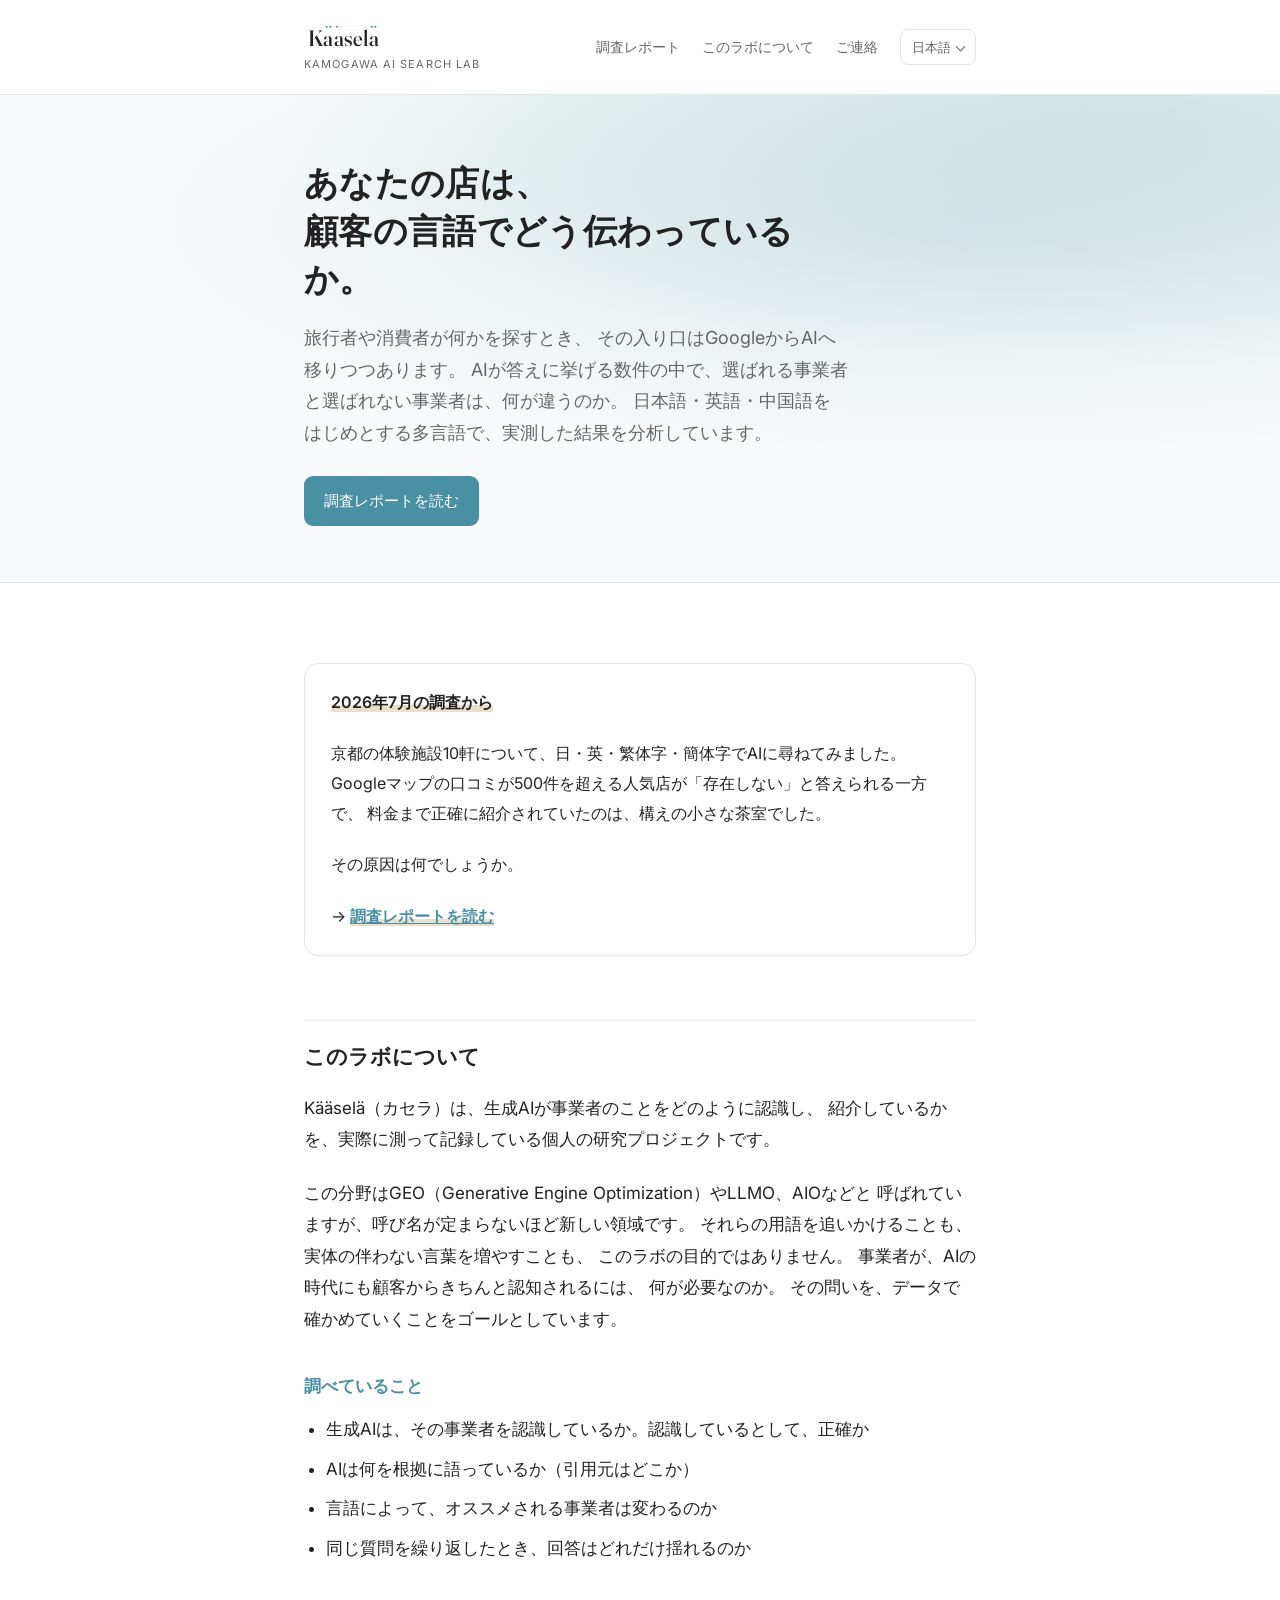
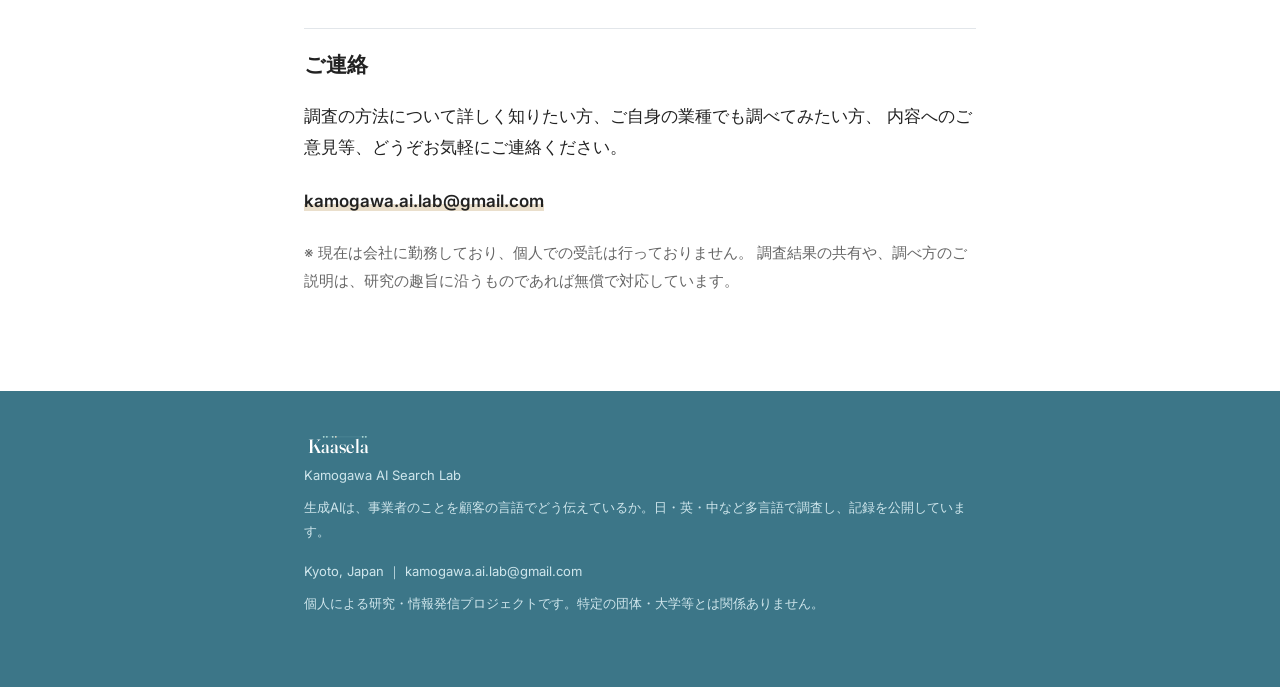
==== commit 2f7f8f16: "Trim about copy, footer location to Kyoto Japan, add back-to-top on articles" ====
--- a/index.html
+++ b/index.html
@@ -155,11 +155,6 @@
     その問いを、データで確かめていくことをゴールとしています。
   </p>
 
-  <p>
-    京都に住むITコンサルタントが、プライベート時間に趣味としてひとりで運営しています。
-    特定の団体・大学等とは関係ありません。
-  </p>
-
   <h3>調べていること</h3>
 
   <ul>
@@ -192,7 +187,7 @@
     <p class="foot-brand"><svg class="foot-wm" viewBox="10 4 336 116" role="img" aria-label="Kääselä"><title>Kääselä</title><g stroke="#9BD0CB" stroke-width="0.9" fill="none" opacity="0.8"><path d="M98 30 L112 30"/><path d="M112 30 L138 30"/><path d="M138 30 L152 30"/><path d="M152 30 L272 30"/><path d="M272 30 L286 30"/></g><text class="wm-t" x="26" y="104" font-size="86" font-weight="500" fill="#FFFFFF" letter-spacing="1">Kaasela</text><g><circle cx="98" cy="30" r="4" fill="#B7E0DB"/><circle cx="112" cy="30" r="4" fill="#B7E0DB"/><circle cx="138" cy="30" r="4" fill="#B7E0DB"/><circle cx="152" cy="30" r="4" fill="#EADFCC"/><circle cx="272" cy="30" r="4" fill="#B7E0DB"/><circle cx="286" cy="30" r="4" fill="#B7E0DB"/></g></svg></p>
     <p>Kamogawa AI Search Lab</p>
     <p>生成AIは、事業者のことを顧客の言語でどう伝えているか。日・英・中など多言語で調査し、記録を公開しています。</p>
-    <p style="margin-top:16px">京都市 ｜ kamogawa.ai.lab@gmail.com</p>
+    <p style="margin-top:16px">Kyoto, Japan ｜ kamogawa.ai.lab@gmail.com</p>
     <p>個人による研究・情報発信プロジェクトです。特定の団体・大学等とは関係ありません。</p>
   </div>
 </footer>
--- a/assets/style.css
+++ b/assets/style.css
@@ -304,6 +304,32 @@
 }
 td.c, th.c { text-align: center; }
 
+/* --- ページ上部へ戻るボタン（記事ページのみ、JSで生成） --- */
+.to-top {
+  position: fixed;
+  right: 22px;
+  bottom: 22px;
+  width: 44px;
+  height: 44px;
+  border-radius: 50%;
+  background: var(--accent);
+  color: #fff;
+  border: none;
+  cursor: pointer;
+  display: grid;
+  place-items: center;
+  box-shadow: 0 6px 20px -8px rgba(60,118,136,.6);
+  opacity: 0;
+  visibility: hidden;
+  transform: translateY(8px);
+  transition: opacity .3s ease, transform .3s ease, visibility .3s ease, background .3s ease;
+  z-index: 50;
+}
+.to-top.show { opacity: 1; visibility: visible; transform: none; }
+.to-top:hover { background: var(--deep); }
+.to-top svg { width: 18px; height: 18px; }
+@media (max-width: 600px) { .to-top { right: 16px; bottom: 16px; } }
+
 /* --- misc --- */
 
 .callout {
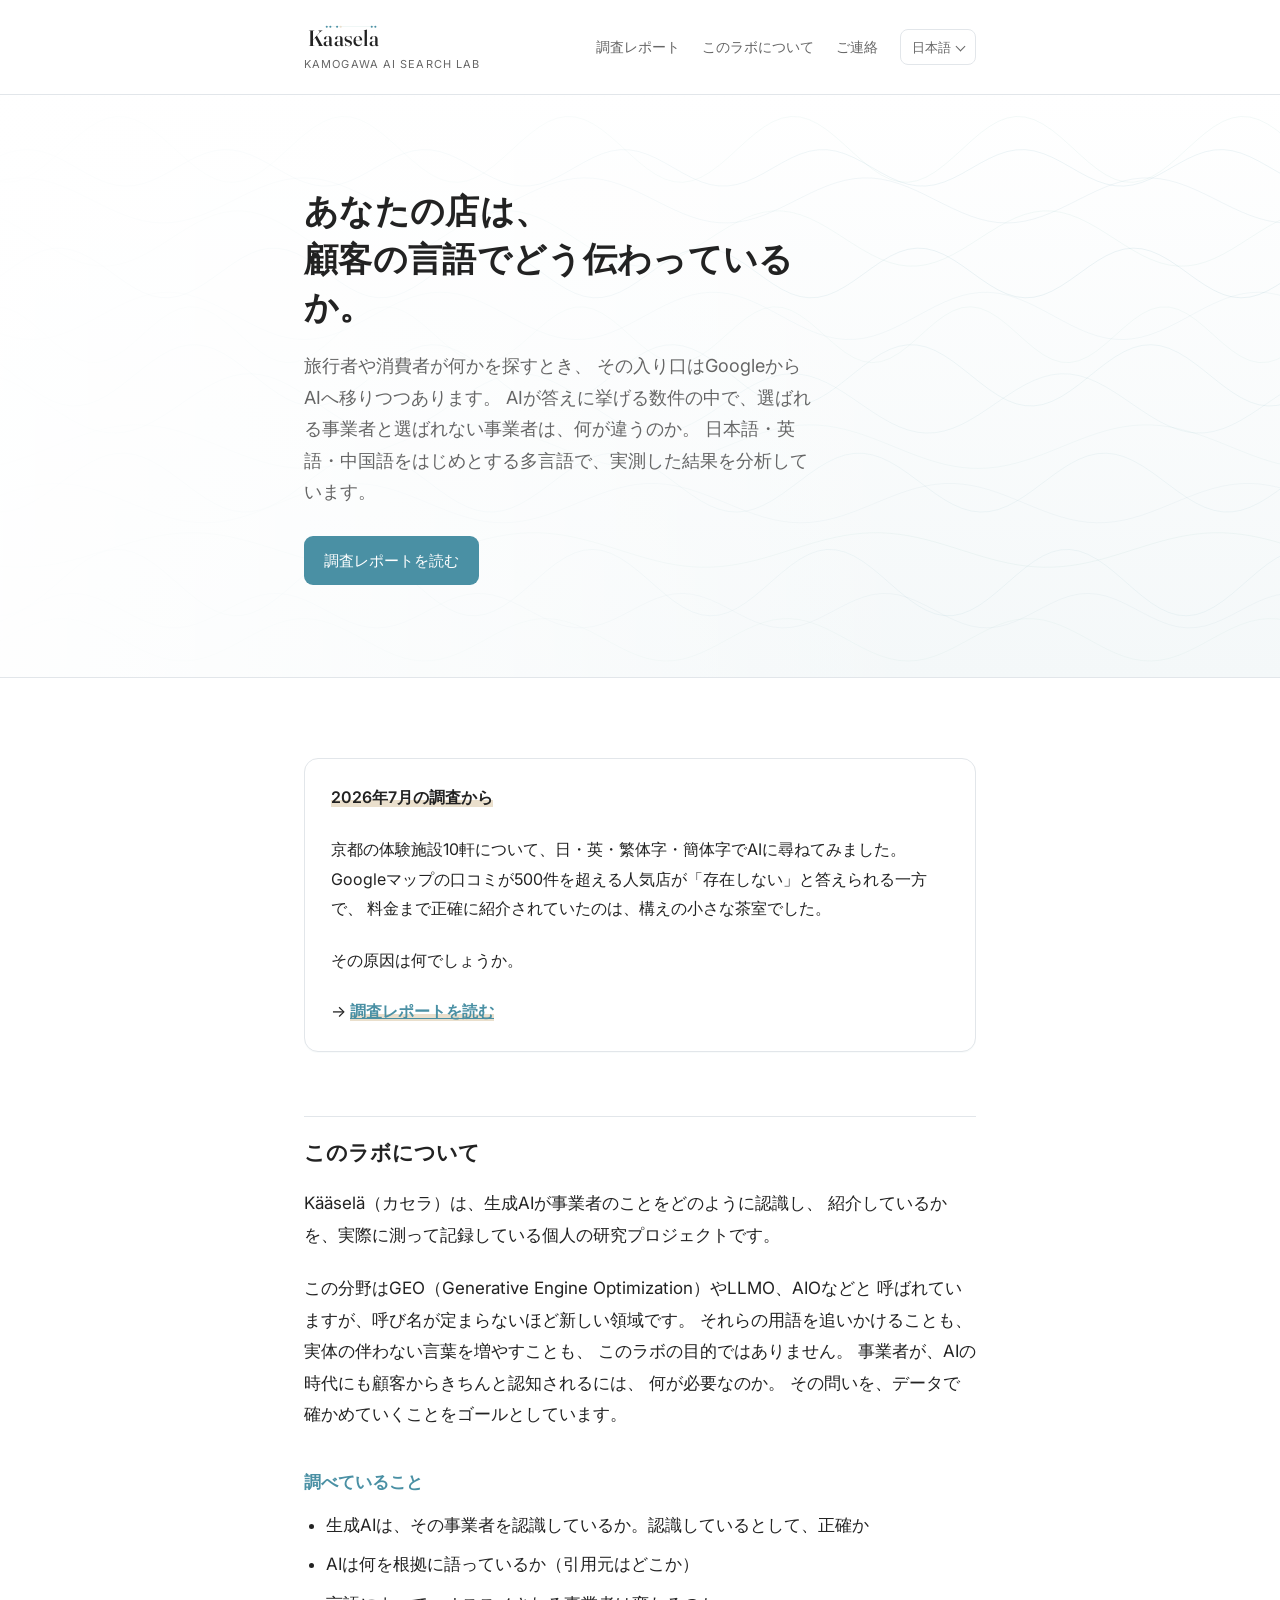
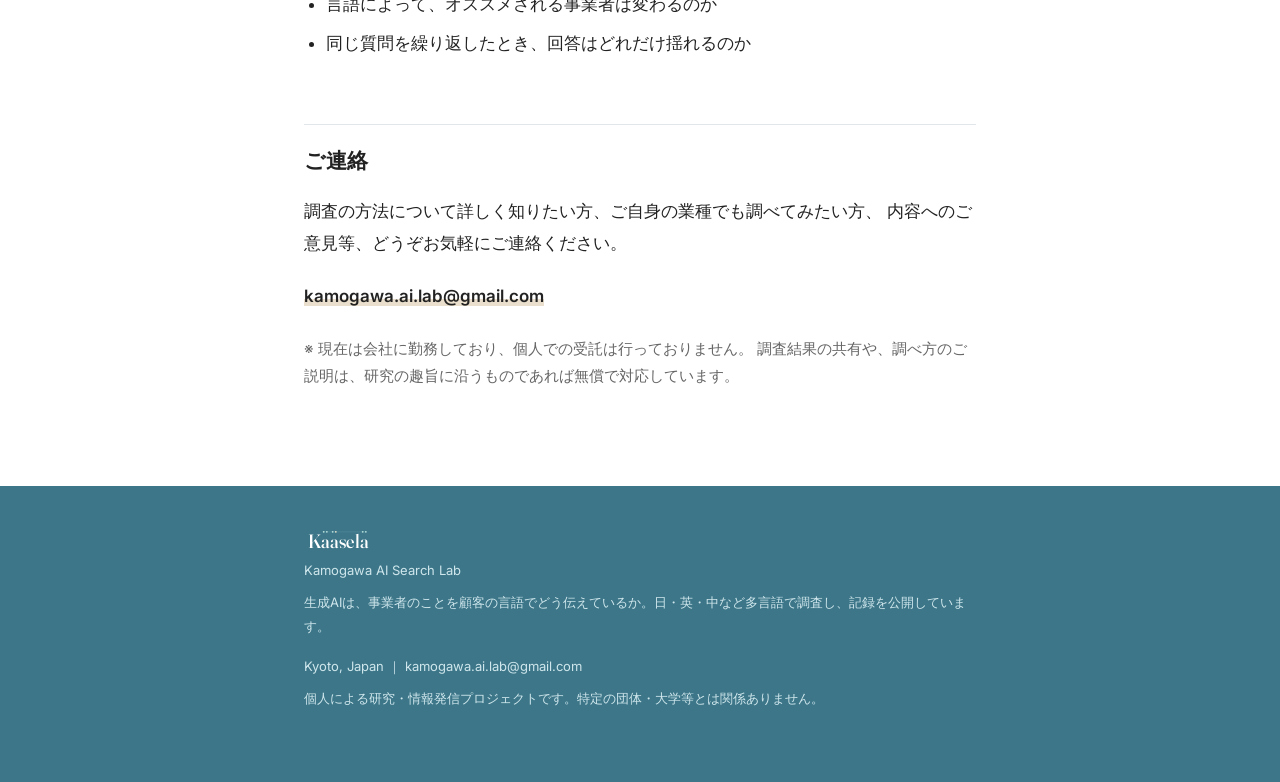
==== commit f906e856: "Hero: River Flow to Invisible Intelligence background animation" ====
--- a/index.html
+++ b/index.html
@@ -105,6 +105,8 @@
 </header>
 
 <section class="hero">
+  <canvas class="hero-flow" aria-hidden="true"></canvas>
+  <div class="hero-veil"></div>
   <div class="hero-inner">
     <div class="hero-copy">
       <h1>あなたの店は、<br>顧客の言語でどう伝わっているか。</h1>
--- a/assets/style.css
+++ b/assets/style.css
@@ -170,22 +170,47 @@
 /* --- Hero：水 → 知識グラフ（トップページ限定） --- */
 
 .hero {
-  /* 静かなグラデーション：右上に朝靄のような青みがそっと差す */
-  background:
-    radial-gradient(120% 90% at 88% 6%, rgba(124,183,176,0.26) 0%, rgba(124,183,176,0) 55%),
-    radial-gradient(110% 80% at 76% 26%, rgba(74,144,164,0.15) 0%, rgba(74,144,164,0) 60%),
-    #F7F9FA;
+  position: relative;
+  overflow: hidden;
+  background: linear-gradient(180deg, #FFFFFF 0%, #F4F8F9 100%);
   border-bottom: 1px solid var(--line);
 }
+/* 背景アニメーション（River Flow → 知識グラフ）を全面に敷く */
+.hero-flow {
+  position: absolute;
+  inset: 0;
+  width: 100%;
+  height: 100%;
+  display: block;
+  z-index: 0;
+}
+/* 左側の白いヴェール：見出しの可読性を確保 */
+.hero-veil {
+  position: absolute;
+  inset: 0;
+  z-index: 1;
+  pointer-events: none;
+  background: linear-gradient(90deg, rgba(255,255,255,0.90) 0%, rgba(255,255,255,0.5) 40%, rgba(255,255,255,0) 72%);
+}
 .hero-inner {
+  position: relative;
+  z-index: 2;
   max-width: 720px;          /* ヘッダー・本文と同じ幅に揃える */
   margin: 0 auto;
-  padding: 64px 24px 56px;
-  min-height: 260px;
+  padding: 92px 24px;
+  min-height: 460px;
   display: flex;
-  align-items: center;
-}
-.hero-copy { max-width: 32em; }
+  flex-direction: column;
+  justify-content: center;
+  align-items: flex-start;
+}
+.hero-copy { max-width: 30em; }
+@media (max-width: 820px) {
+  .hero-inner { min-height: 360px; padding: 60px 24px; }
+  .hero-veil {
+    background: linear-gradient(180deg, rgba(255,255,255,0.9) 0%, rgba(255,255,255,0.4) 55%, rgba(255,255,255,0) 100%);
+  }
+}
 .hero h1 {
   font-size: 34px;
   line-height: 1.4;
